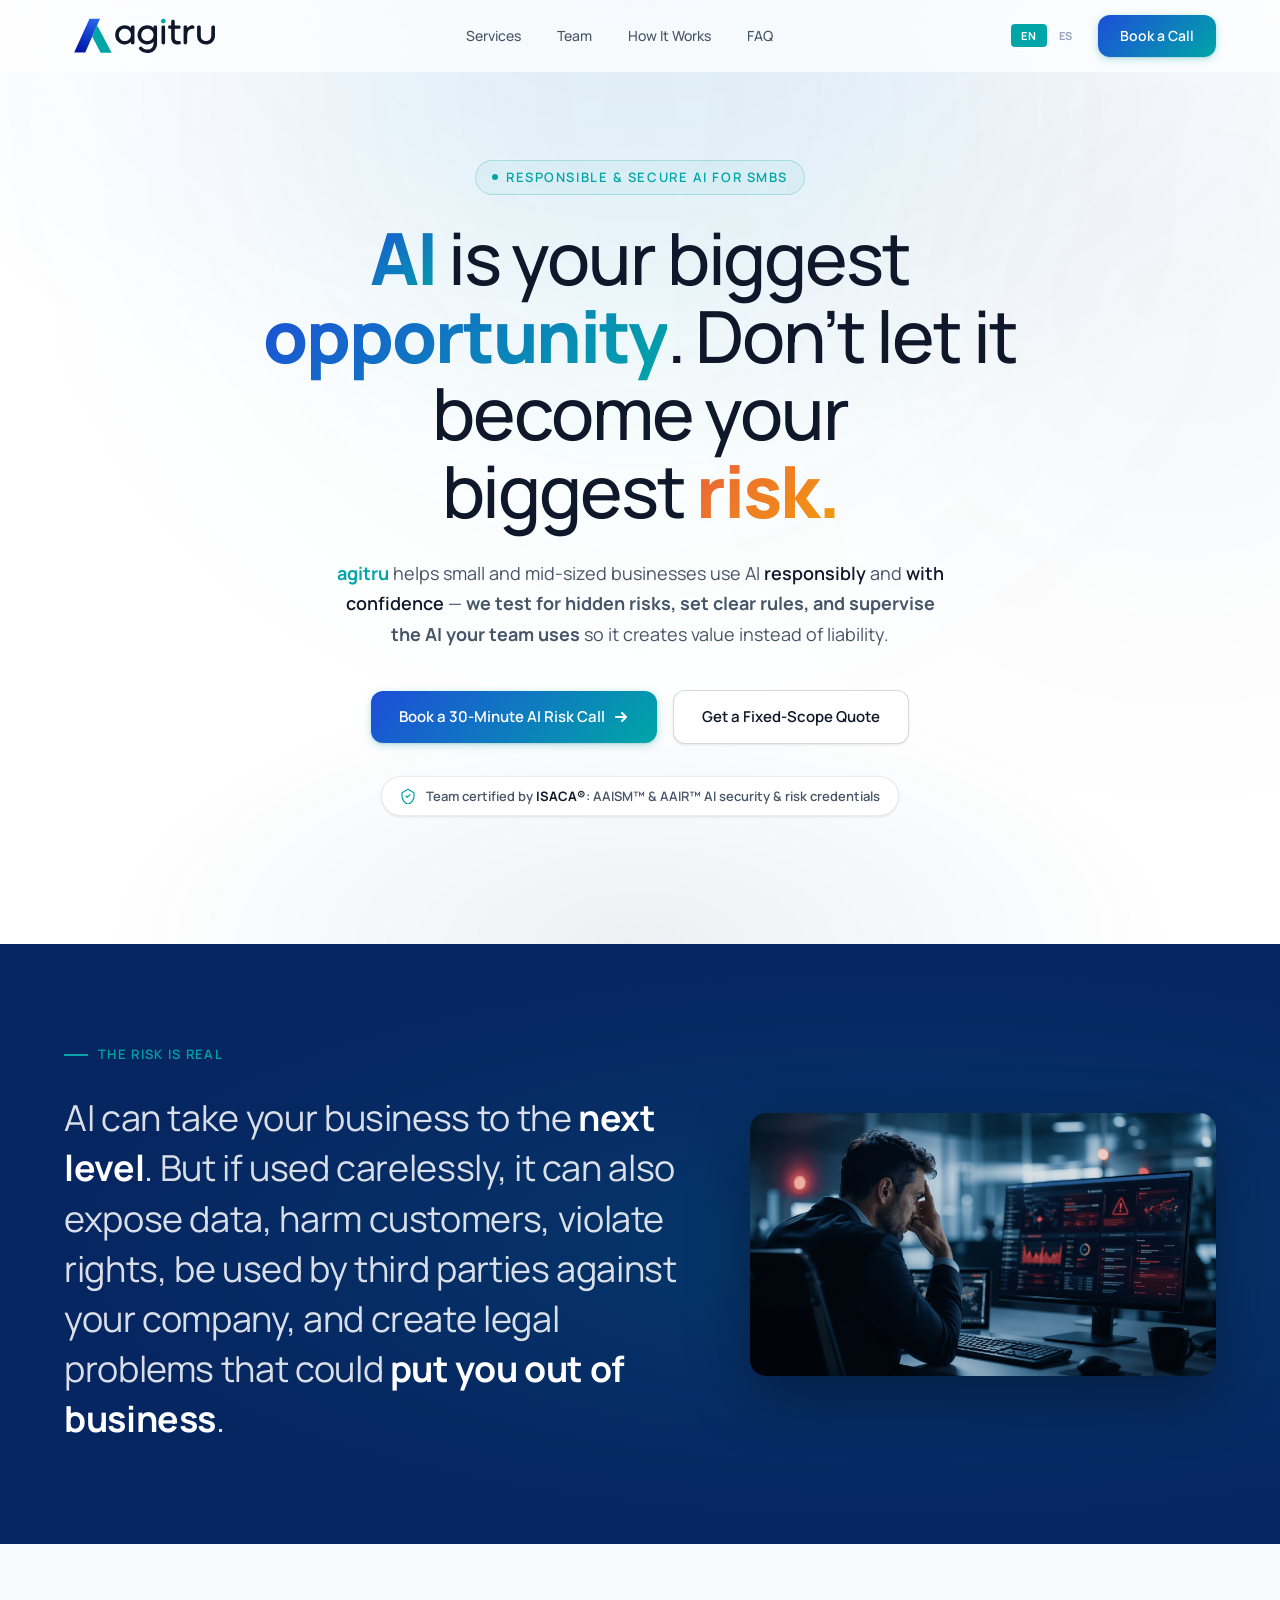
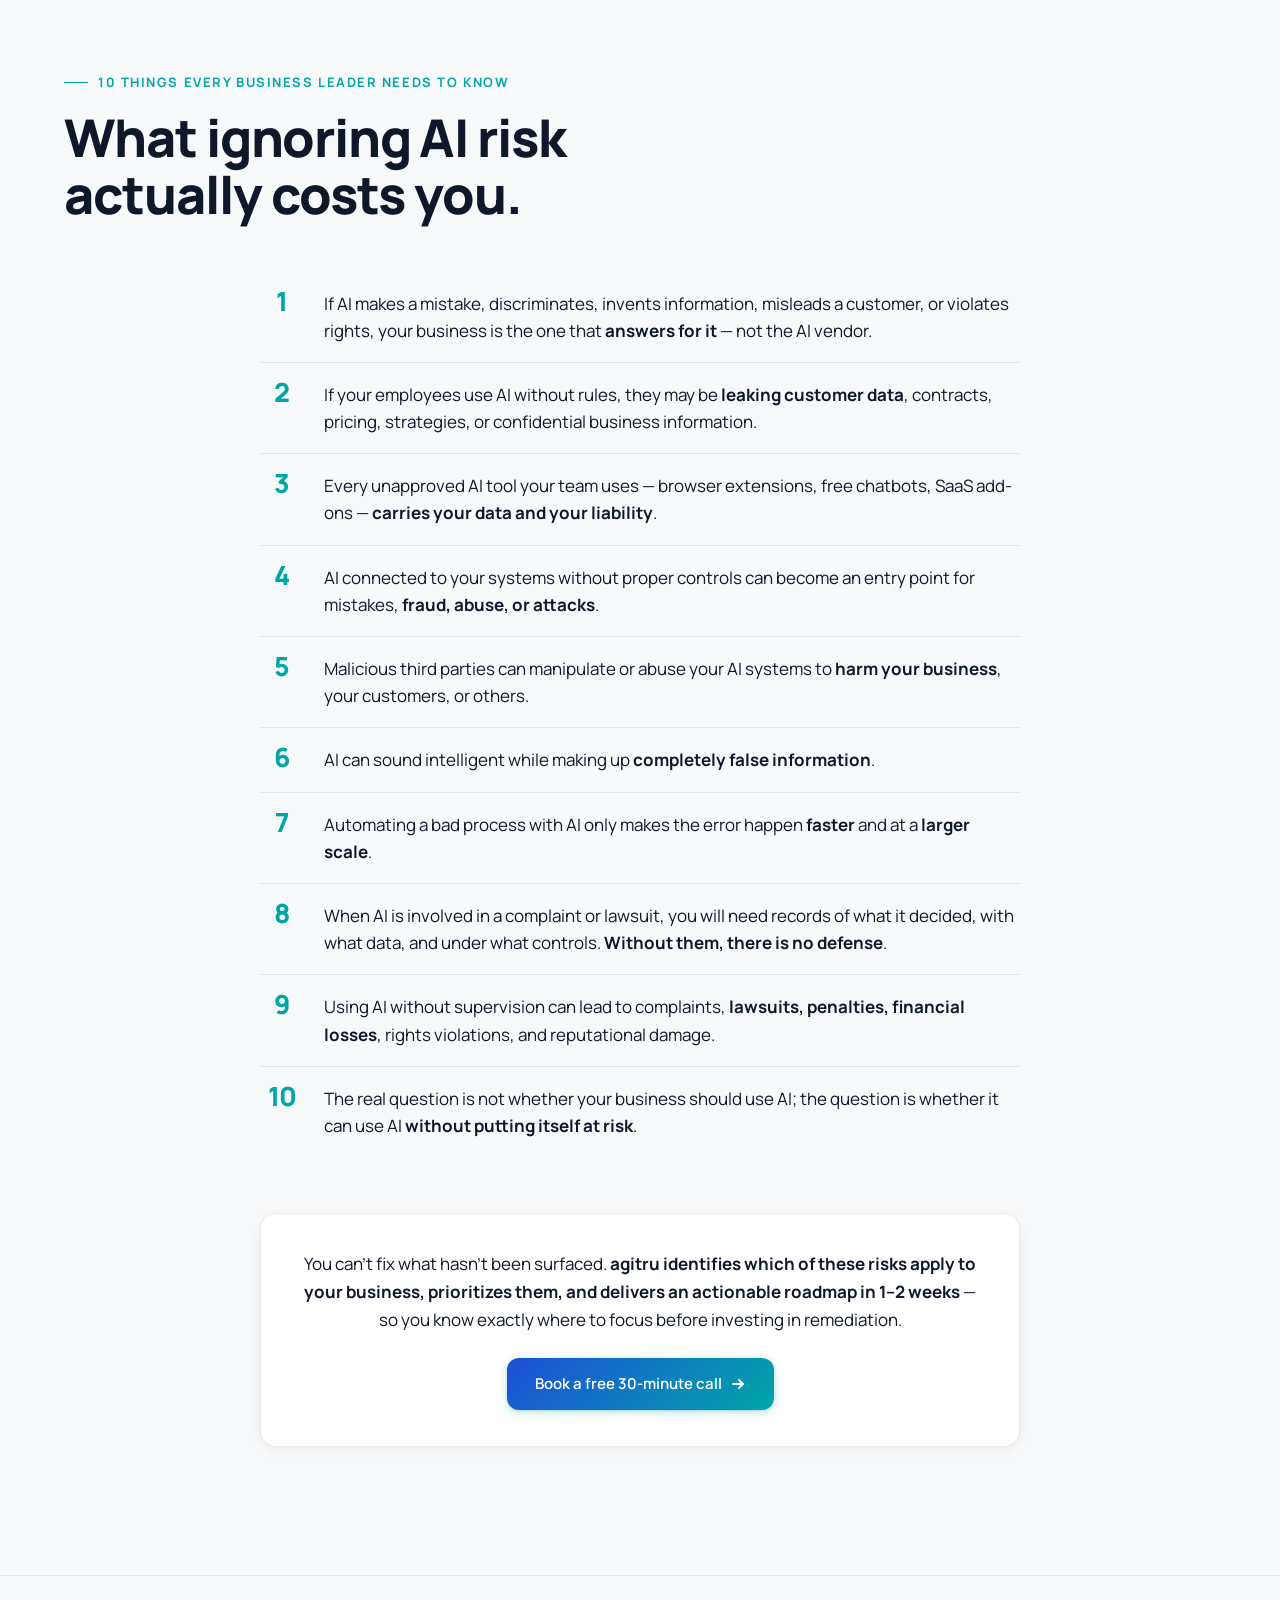
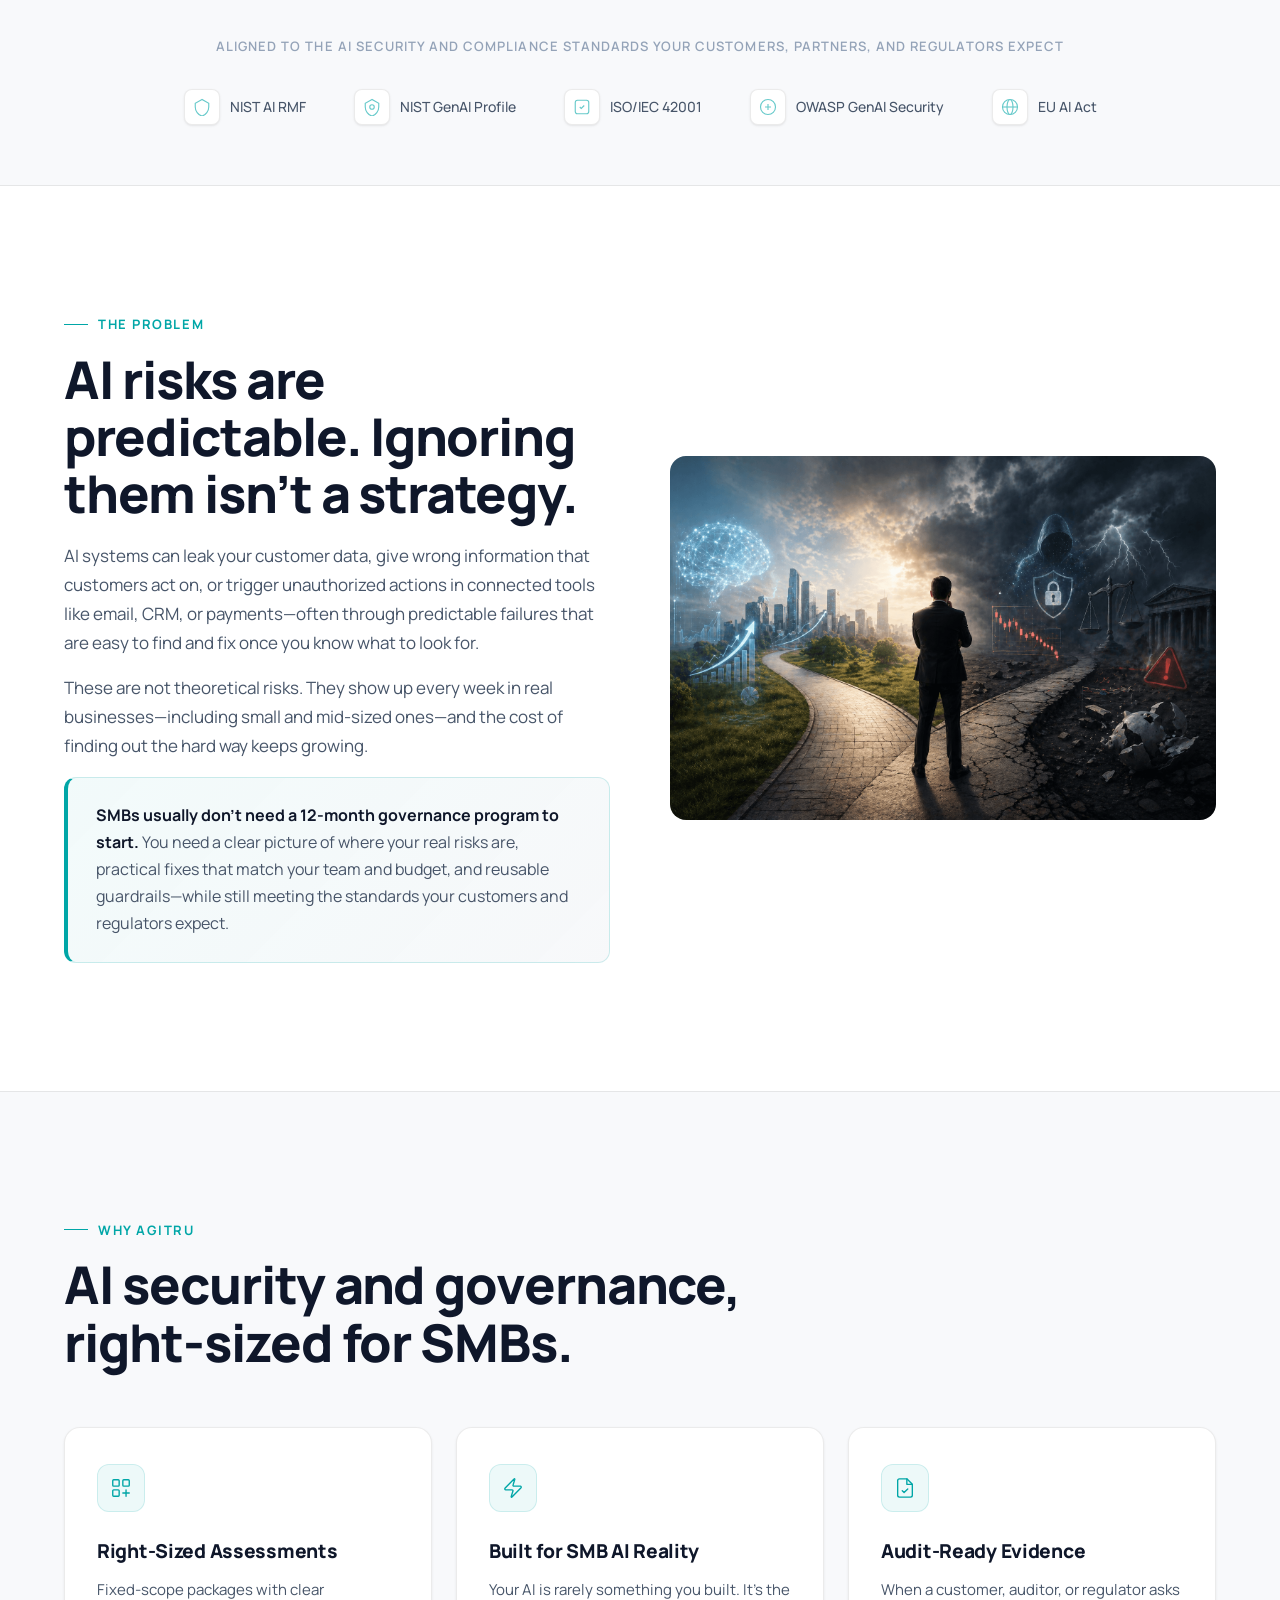
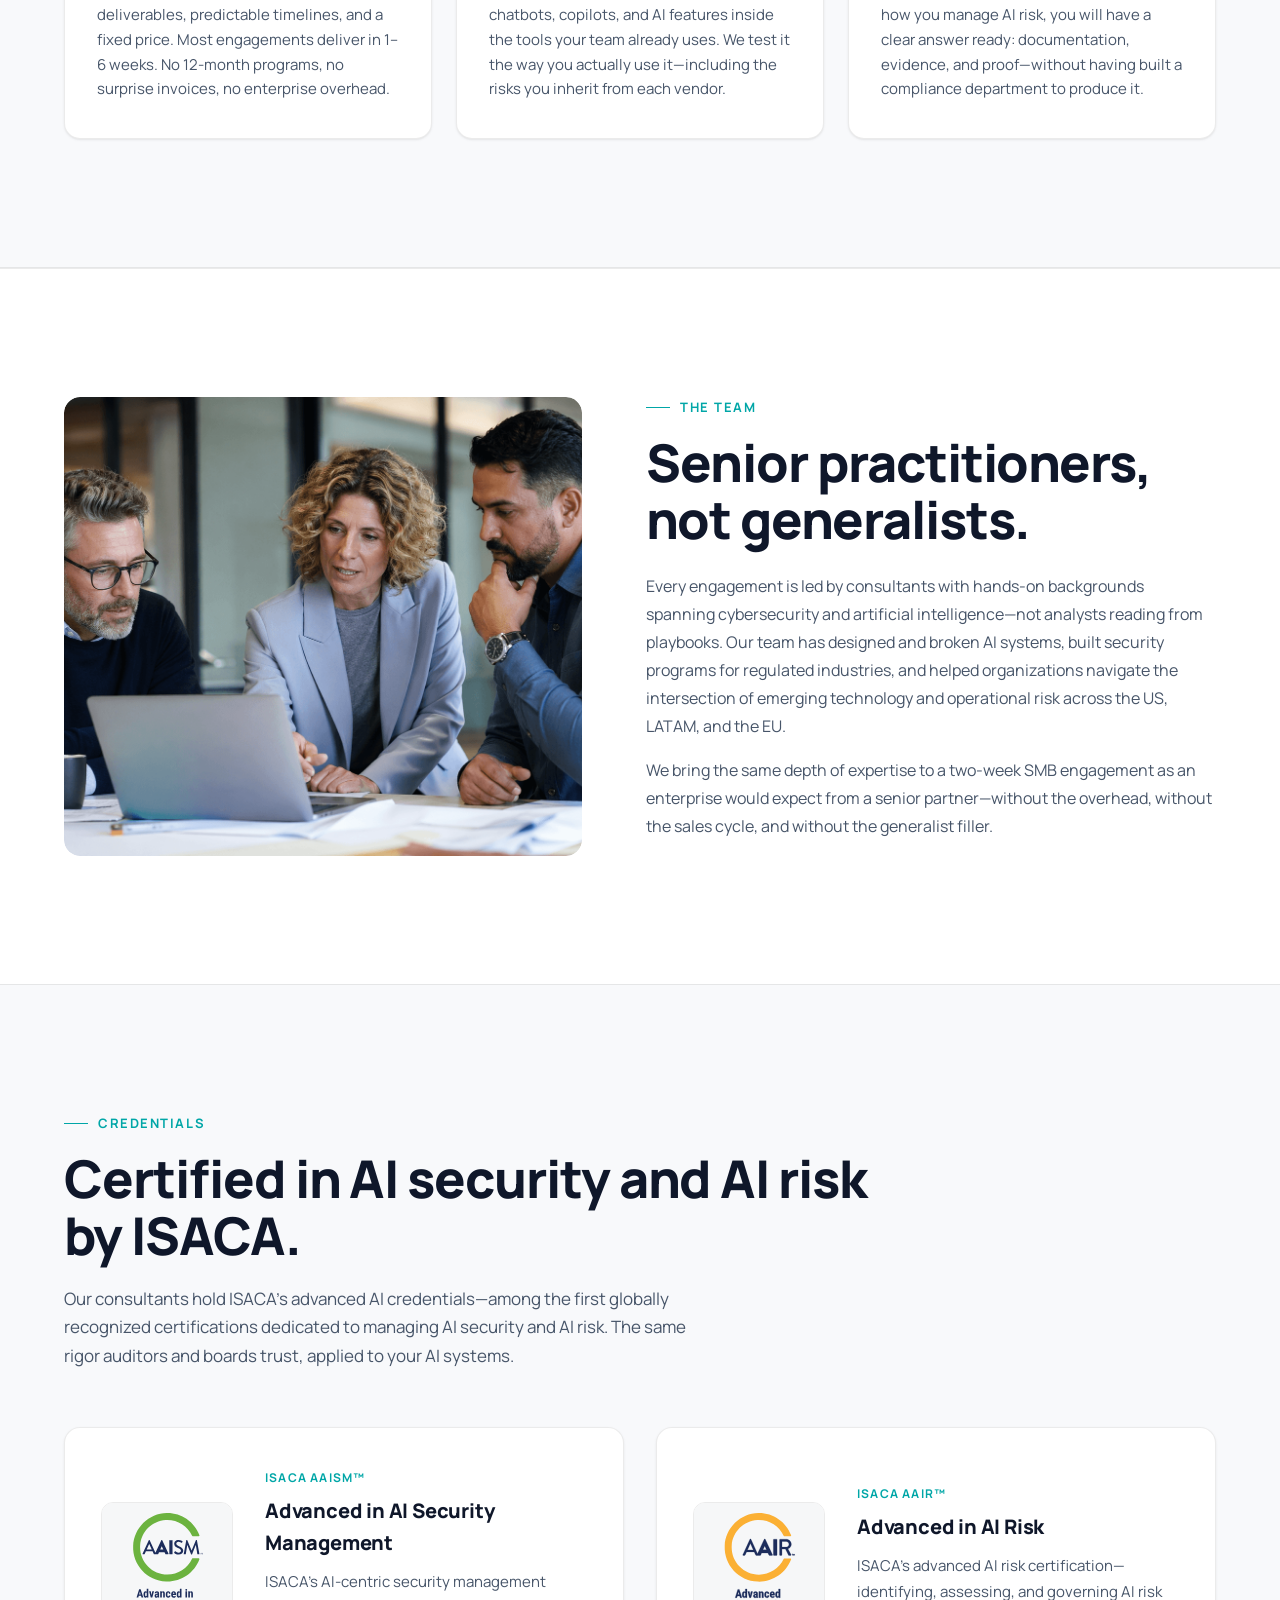
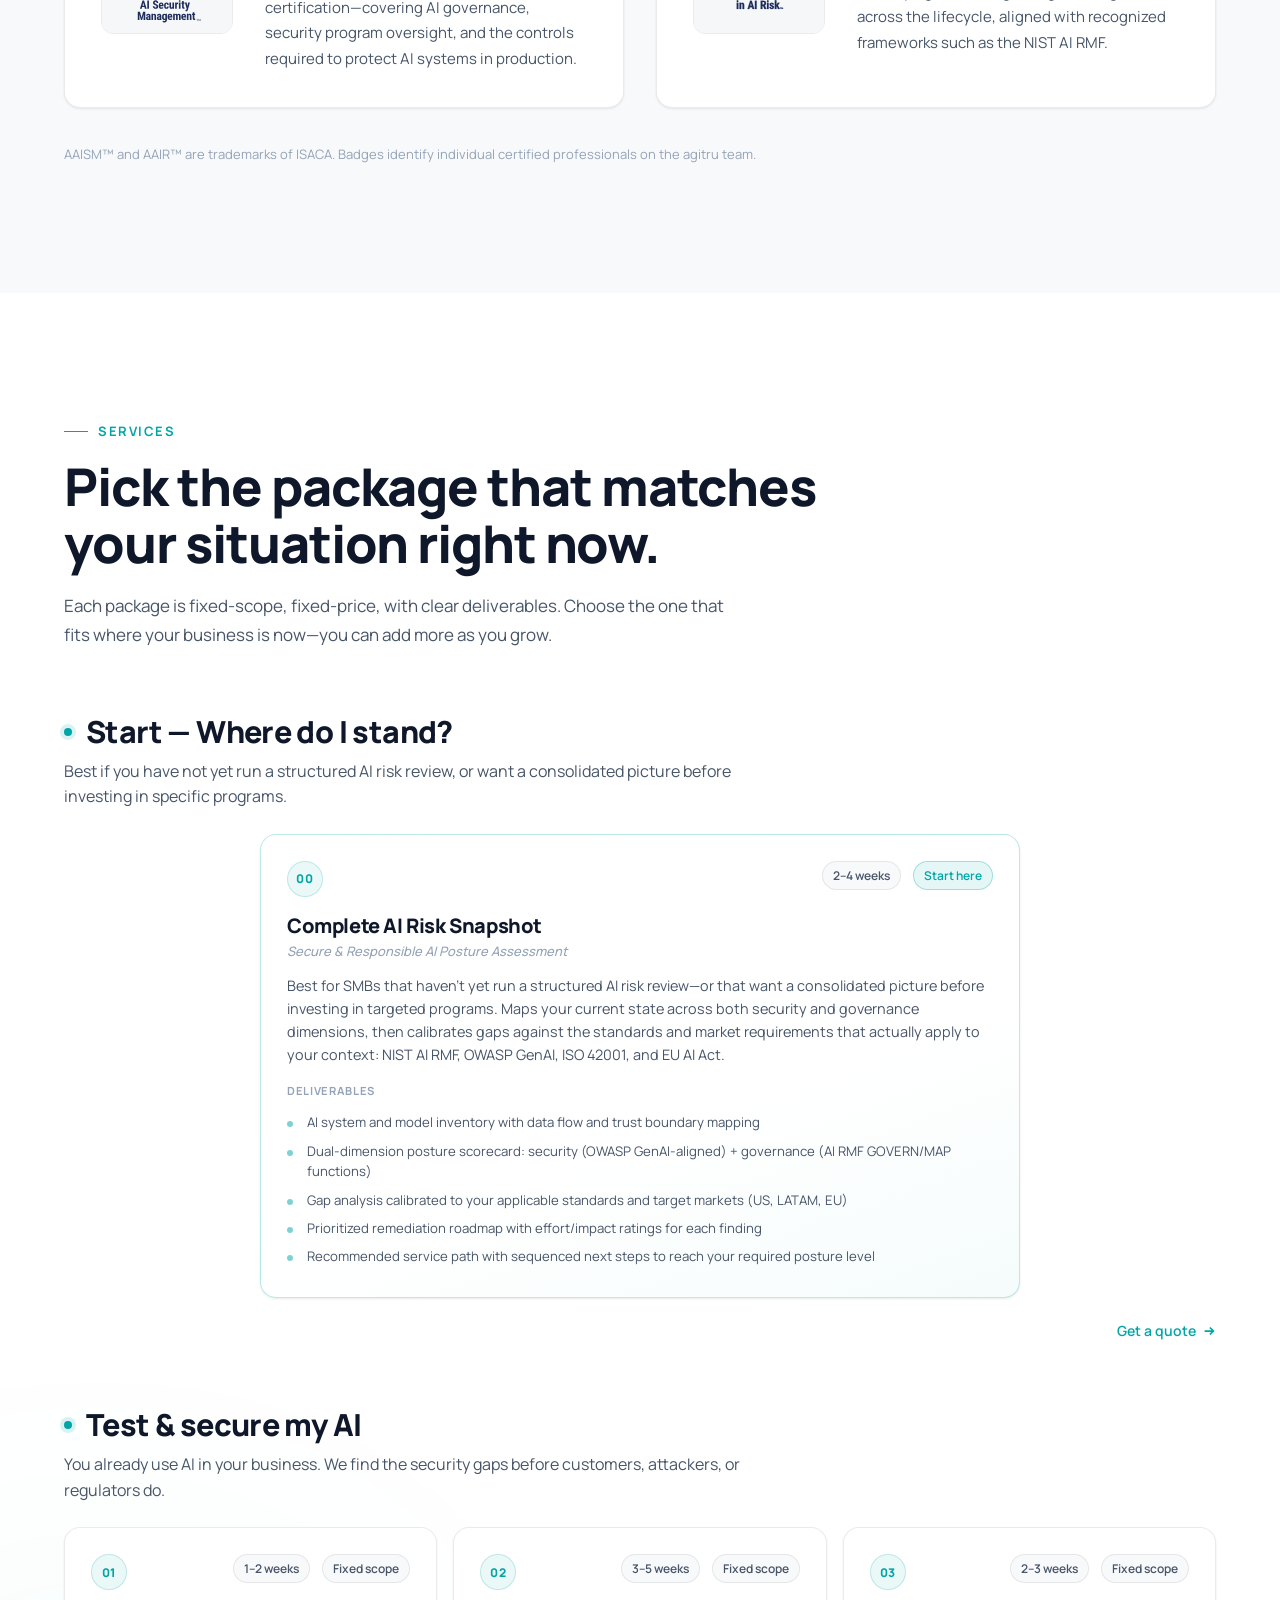
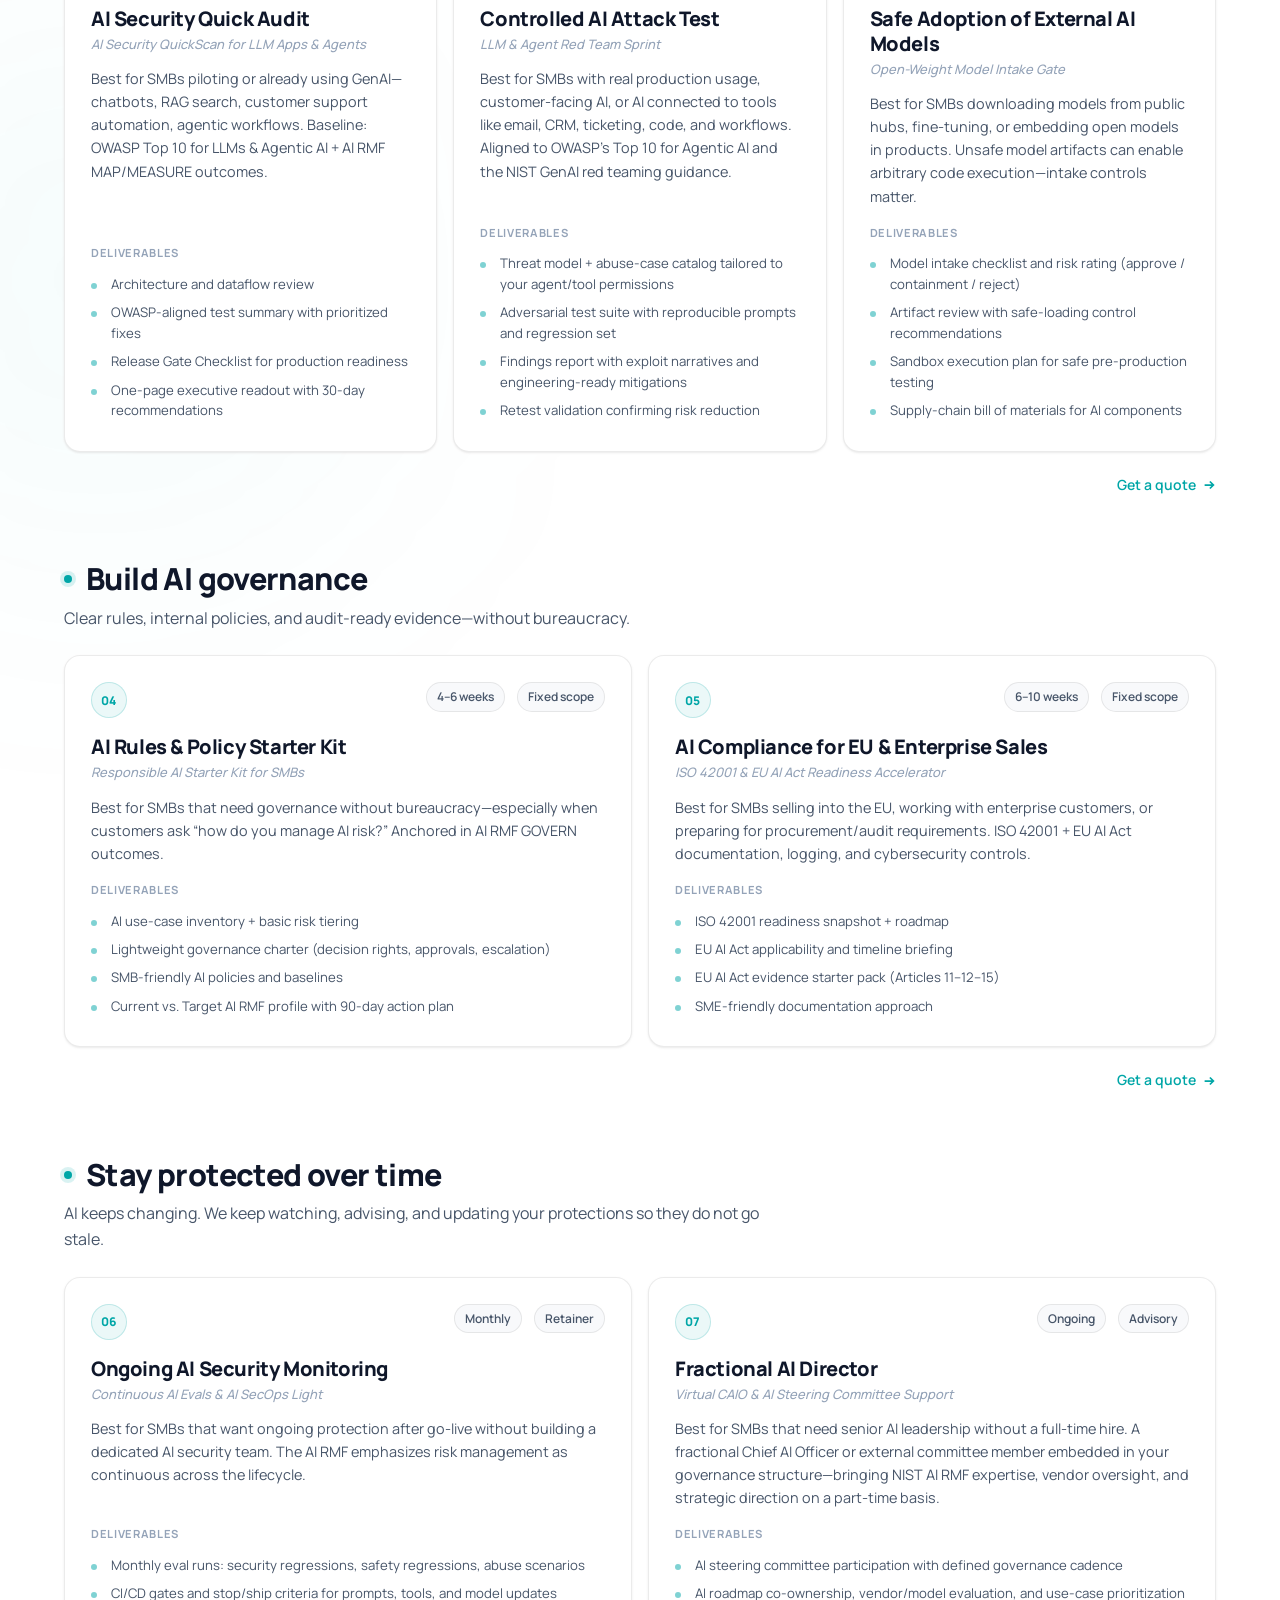
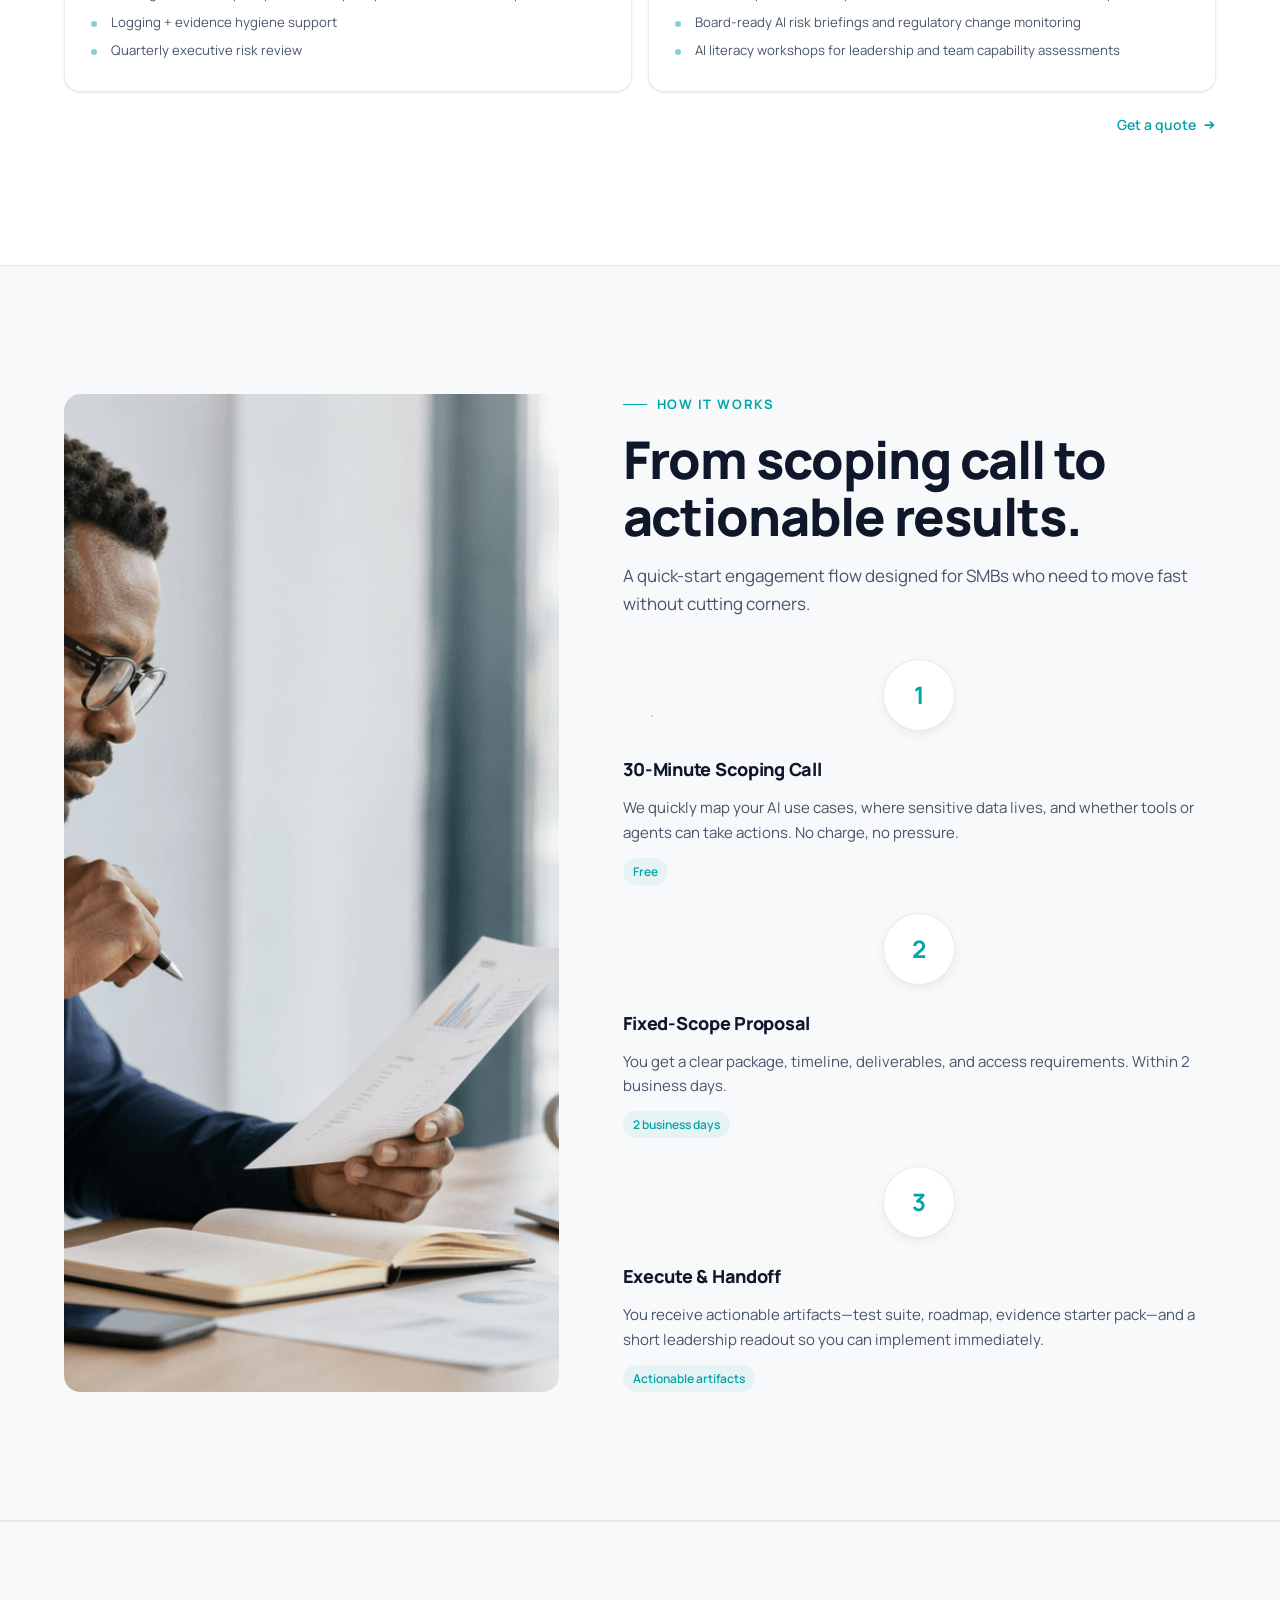
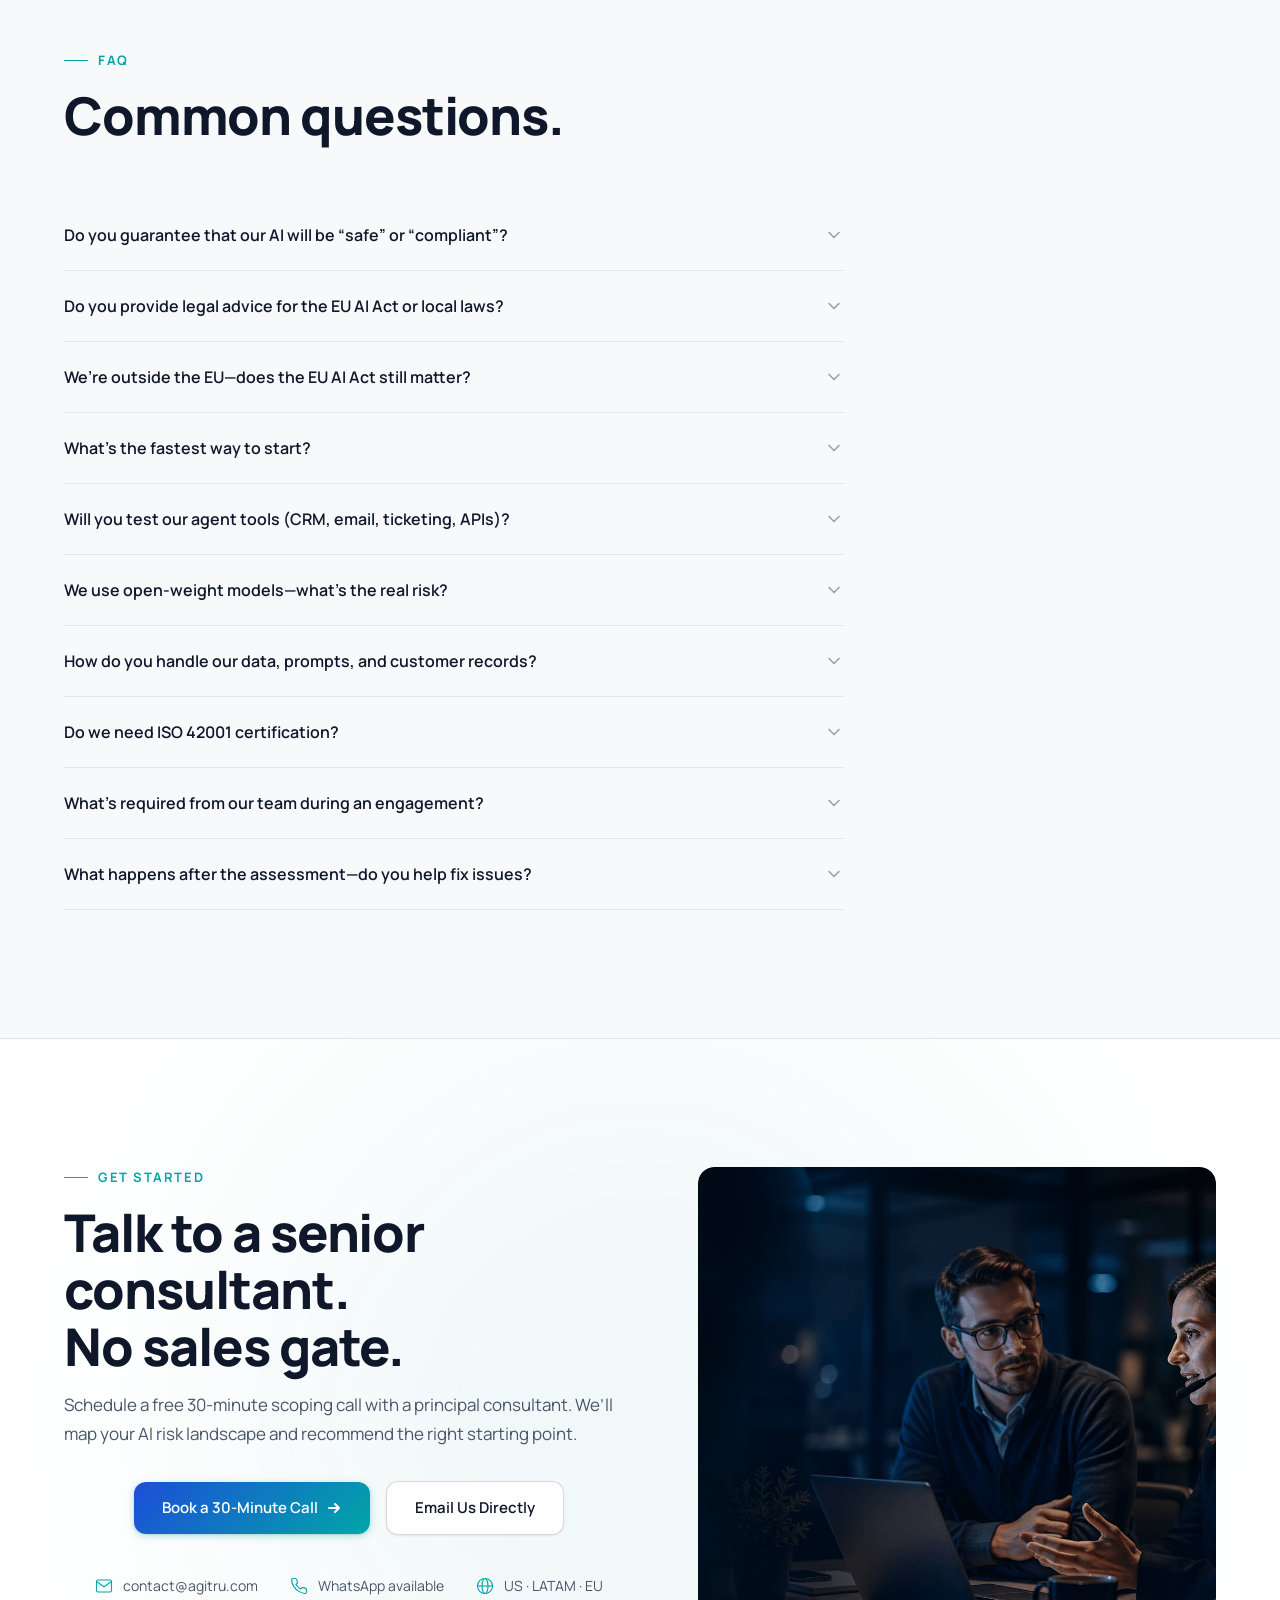
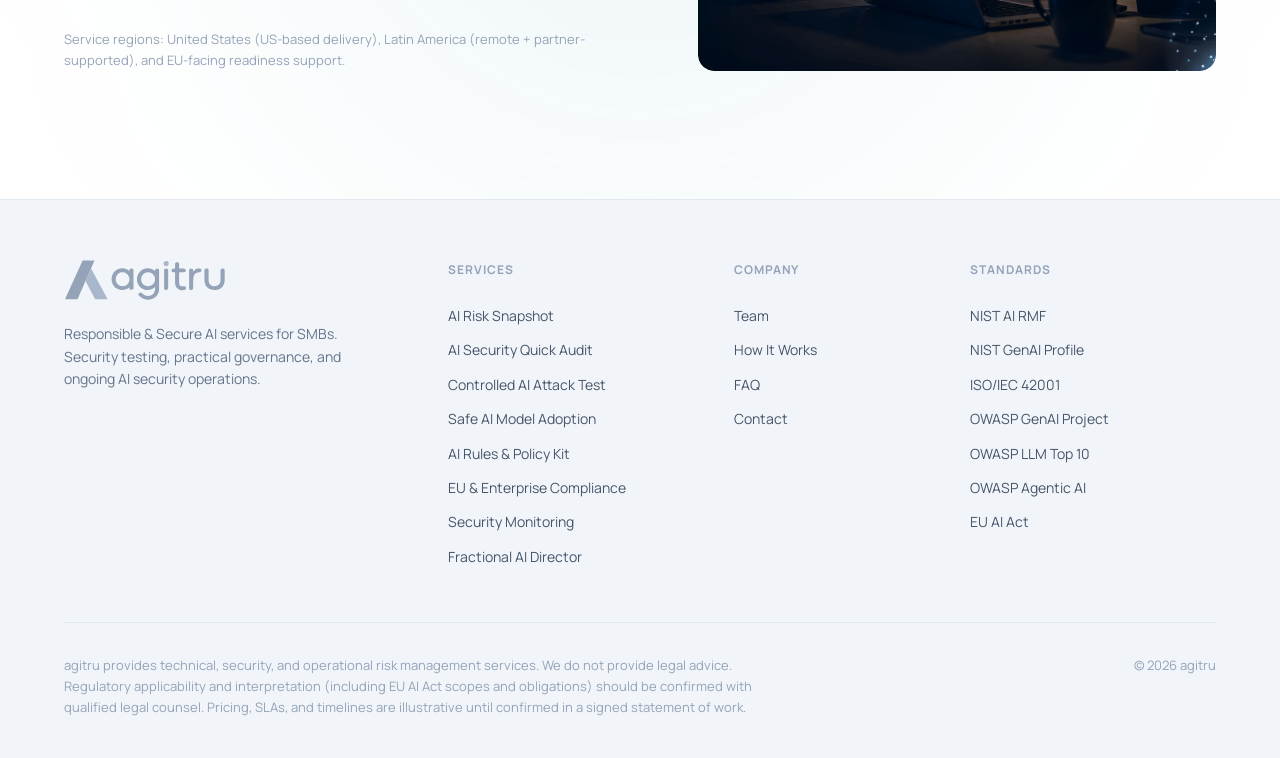
==== index.html @ 43a0c877 "Initial commit" ====
<!DOCTYPE html>
<html lang="en">
<head>
  <meta charset="UTF-8">
  <meta name="viewport" content="width=device-width, initial-scale=1.0">
  <title>Responsible & Secure AI for SMBs | AI Security Testing, Governance, AI SecOps | agitru</title>
  <meta name="description" content="Responsible & Secure AI services for SMBs: OWASP GenAI-aligned LLM & agentic AI red teaming, open-weight model intake, NIST AI RMF & ISO 42001 governance, EU AI Act readiness, secure AI DevSecOps, and monthly continuous evals.">
  <meta name="keywords" content="Responsible AI for SMBs, LLM security testing, AI governance consulting, ISO 42001 readiness, EU AI Act readiness for SMBs">
  <meta name="robots" content="index, follow">
  <meta name="author" content="agitru">
  <link rel="canonical" href="https://agitru.com/">
  <link rel="alternate" hreflang="en" href="https://agitru.com/">
  <link rel="alternate" hreflang="es" href="https://agitru.com/es/">
  <link rel="alternate" hreflang="x-default" href="https://agitru.com/">

  <!-- Open Graph -->
  <meta property="og:type" content="website">
  <meta property="og:url" content="https://agitru.com/">
  <meta property="og:site_name" content="agitru">
  <meta property="og:title" content="agitru — Responsible & Secure AI for SMBs">
  <meta property="og:description" content="AI security testing, practical governance, and ongoing AI security operations for small and mid-sized businesses. OWASP, NIST AI RMF, ISO 42001, and EU AI Act aligned.">
  <meta property="og:image" content="https://agitru.com/images/og-image.png">
  <meta property="og:locale" content="en_US">
  <meta property="og:locale:alternate" content="es_ES">

  <!-- Twitter Card -->
  <meta name="twitter:card" content="summary_large_image">
  <meta name="twitter:title" content="agitru — Responsible & Secure AI for SMBs">
  <meta name="twitter:description" content="AI security testing, practical governance, and ongoing AI security operations for SMBs. Aligned to OWASP, NIST AI RMF, ISO 42001, and EU AI Act.">
  <meta name="twitter:image" content="https://agitru.com/images/og-image.png">

  <link rel="preconnect" href="https://fonts.googleapis.com">
  <link rel="preconnect" href="https://fonts.gstatic.com" crossorigin>
  <link href="https://fonts.googleapis.com/css2?family=Manrope:wght@300..800&display=swap" rel="stylesheet">
  <link rel="icon" type="image/x-icon" href="favicon/favicon.ico">
  <link rel="icon" type="image/png" sizes="16x16" href="favicon/favicon-16x16.png">
  <link rel="icon" type="image/png" sizes="32x32" href="favicon/favicon-32x32.png">
  <link rel="apple-touch-icon" sizes="180x180" href="favicon/apple-touch-icon.png">
  <link rel="manifest" href="favicon/site.webmanifest">
  <meta name="theme-color" content="#062661">
  <link rel="stylesheet" href="style.css">
</head>
<body>

  <!-- Background grid -->
  <div class="bg-grid" aria-hidden="true"></div>

  <!-- Navigation -->
  <nav class="nav" id="nav">
    <div class="nav-inner">
      <a href="#" class="nav-logo">
        <img src="agitru.svg" alt="agitru" class="nav-logo-img">
      </a>
      <div class="nav-links">
        <a href="#services" data-i18n="nav.services">Services</a>
        <a href="#team" data-i18n="nav.team">Team</a>
        <a href="#how-it-works" data-i18n="nav.how">How It Works</a>
        <a href="#faq" data-i18n="nav.faq">FAQ</a>
      </div>
      <div class="nav-cta">
        <div class="lang-toggle">
          <button class="lang-btn active" data-lang="en">EN</button>
          <button class="lang-btn" data-lang="es">ES</button>
        </div>
        <a href="#contact" class="btn btn-primary" data-i18n="nav.cta">Book a Call</a>
      </div>
      <button class="nav-mobile-toggle" id="mobileToggle" aria-label="Toggle menu">
        <span></span>
      </button>
    </div>
  </nav>

  <!-- Mobile Menu -->
  <div class="mobile-menu" id="mobileMenu">
    <a href="#services" data-i18n="nav.services">Services</a>
    <a href="#team" data-i18n="nav.team">Team</a>
    <a href="#how-it-works" data-i18n="nav.how">How It Works</a>
    <a href="#faq" data-i18n="nav.faq">FAQ</a>
    <a href="#contact" data-i18n="mobile.contact">Contact</a>
    <a href="#contact" class="btn btn-primary" data-i18n="mobile.cta">Book a Call</a>
    <div class="lang-toggle lang-toggle--mobile">
      <button class="lang-btn" data-lang="en">EN</button>
      <button class="lang-btn" data-lang="es">ES</button>
    </div>
  </div>

  <!-- Hero -->
  <section class="hero" id="hero">
    <div class="bg-orb bg-orb--hero-1" aria-hidden="true"></div>
    <div class="bg-orb bg-orb--hero-2" aria-hidden="true"></div>
    <div class="container">
      <div class="hero-content">
        <div class="hero-pretitle reveal">
          <span class="dot"></span>
          <span data-i18n="hero.pretitle">Responsible &amp; Secure AI for SMBs</span>
        </div>
        <h1 class="hero-headline reveal reveal-delay-1">
          <span data-i18n="hero.headline.pre"></span><span class="gradient-text" data-i18n="hero.headline.ai">AI</span><span data-i18n="hero.headline.p1"> is your biggest </span><span class="gradient-text" data-i18n="hero.headline.opp">opportunity</span><span data-i18n="hero.headline.p2">. Don&rsquo;t let it become your biggest&nbsp;</span><span class="alert-text" data-i18n="hero.headline.risk">risk.</span>
        </h1>
        <p class="hero-sub reveal reveal-delay-2">
          <span class="hero-brand" data-i18n="hero.sub.brand">agitru</span><span data-i18n="hero.sub.mid"> helps small and mid-sized businesses use AI </span><span class="hero-hl" data-i18n="hero.sub.resp">responsibly</span><span data-i18n="hero.sub.and"> and </span><span class="hero-hl" data-i18n="hero.sub.conf">with confidence</span><span data-i18n="hero.sub.through"> &mdash;&nbsp;</span><strong data-i18n="hero.sub.strong">we test for hidden risks, set clear rules, and supervise the AI your team uses</strong><span data-i18n="hero.sub.post"> so it creates value instead of liability.</span>
        </p>
        <div class="hero-ctas reveal reveal-delay-3">
          <a href="#contact" class="btn btn-primary">
            <span data-i18n="hero.cta1">Book a 30-Minute AI Risk Call</span>
            <svg viewBox="0 0 16 16" fill="none" stroke="currentColor" stroke-width="2" stroke-linecap="round" stroke-linejoin="round"><path d="M3 8h10M9 4l4 4-4 4"/></svg>
          </a>
          <a href="#contact" class="btn btn-secondary" data-i18n="hero.cta2">Get a Fixed-Scope Quote</a>
        </div>
        <div class="hero-creds reveal reveal-delay-4">
          <svg viewBox="0 0 24 24" fill="none" stroke="currentColor" stroke-width="1.8" stroke-linecap="round" stroke-linejoin="round"><path d="M12 2L3 7v5c0 5.55 3.84 10.74 9 12 5.16-1.26 9-6.45 9-12V7l-9-5z"/><path d="M9 12l2 2 4-4"/></svg>
          <span><span data-i18n="hero.creds.pre">Team certified by </span><strong>ISACA&reg;</strong><span data-i18n="hero.creds.post">: AAISM&trade; &amp; AAIR&trade; AI security &amp; risk credentials</span></span>
        </div>
      </div>
    </div>
  </section>

  <!-- AI Warning Banner -->
  <section class="ai-warning">
    <div class="container">
      <div class="ai-warning-grid">
        <div class="ai-warning-text">
          <div class="ai-warning-pretitle reveal">The Risk Is Real</div>
          <p class="ai-warning-headline reveal reveal-delay-1">AI can take your business to the <strong>next level</strong>. But if used carelessly, it can also expose data, harm customers, violate rights, be used by third parties against your company, and create legal problems that could <strong>put you out of business</strong>.</p>
        </div>
        <div class="ai-warning-image reveal reveal-delay-2">
          <img src="images/risk.png" alt="AI risk and security challenges for businesses">
        </div>
      </div>
    </div>
  </section>

  <!-- Decalogue -->
  <section class="decalogue">
    <div class="container">
      <div class="section-pretitle reveal">10 Things Every Business Leader Needs to Know</div>
      <h2 class="section-title reveal reveal-delay-1">What ignoring AI risk<br>actually costs you.</h2>
      <ol class="decalogue-list reveal">
        <li>If AI makes a mistake, discriminates, invents information, misleads a customer, or violates rights, your business is the one that <strong>answers for it</strong> &mdash; not the AI vendor.</li>
        <li>If your employees use AI without rules, they may be <strong>leaking customer data</strong>, contracts, pricing, strategies, or confidential business information.</li>
        <li>Every unapproved AI tool your team uses &mdash; browser extensions, free chatbots, SaaS add-ons &mdash; <strong>carries your data and your liability</strong>.</li>
        <li>AI connected to your systems without proper controls can become an entry point for mistakes, <strong>fraud, abuse, or attacks</strong>.</li>
        <li>Malicious third parties can manipulate or abuse your AI systems to <strong>harm your business</strong>, your customers, or others.</li>
        <li>AI can sound intelligent while making up <strong>completely false information</strong>.</li>
        <li>Automating a bad process with AI only makes the error happen <strong>faster</strong> and at a <strong>larger scale</strong>.</li>
        <li>When AI is involved in a complaint or lawsuit, you will need records of what it decided, with what data, and under what controls. <strong>Without them, there is no defense</strong>.</li>
        <li>Using AI without supervision can lead to complaints, <strong>lawsuits, penalties, financial losses</strong>, rights violations, and reputational damage.</li>
        <li>The real question is not whether your business should use AI; the question is whether it can use AI <strong>without putting itself at risk</strong>.</li>
      </ol>

      <div class="decalogue-close reveal">
        <p>You can&rsquo;t fix what hasn&rsquo;t been surfaced. <strong>agitru identifies which of these risks apply to your business, prioritizes them, and delivers an actionable roadmap in 1&ndash;2 weeks</strong> &mdash; so you know exactly where to focus before investing in remediation.</p>
        <a href="#contact" class="btn btn-primary">
          <span>Book a free 30-minute call</span>
          <svg viewBox="0 0 16 16" fill="none" stroke="currentColor" stroke-width="2" stroke-linecap="round" stroke-linejoin="round"><path d="M3 8h10M9 4l4 4-4 4"/></svg>
        </a>
      </div>
    </div>
  </section>

  <!-- Trust Bar -->
  <section class="trust-bar">
    <div class="container">
      <p class="trust-bar-label reveal" data-i18n="trust.label">Aligned to the AI security and compliance standards your customers, partners, and regulators expect</p>
      <div class="trust-bar-items reveal reveal-delay-1">
        <div class="trust-item">
          <div class="trust-item-icon">
            <svg viewBox="0 0 24 24" fill="none" stroke="currentColor" stroke-width="1.5"><path d="M12 2L3 7v5c0 5.55 3.84 10.74 9 12 5.16-1.26 9-6.45 9-12V7l-9-5z"/></svg>
          </div>
          NIST AI RMF
        </div>
        <div class="trust-item">
          <div class="trust-item-icon">
            <svg viewBox="0 0 24 24" fill="none" stroke="currentColor" stroke-width="1.5"><path d="M12 2L3 7v5c0 5.55 3.84 10.74 9 12 5.16-1.26 9-6.45 9-12V7l-9-5z"/><circle cx="12" cy="12" r="3"/></svg>
          </div>
          NIST GenAI Profile
        </div>
        <div class="trust-item">
          <div class="trust-item-icon">
            <svg viewBox="0 0 24 24" fill="none" stroke="currentColor" stroke-width="1.5"><rect x="3" y="3" width="18" height="18" rx="3"/><path d="M9 12l2 2 4-4"/></svg>
          </div>
          ISO/IEC 42001
        </div>
        <div class="trust-item">
          <div class="trust-item-icon">
            <svg viewBox="0 0 24 24" fill="none" stroke="currentColor" stroke-width="1.5"><path d="M12 22c5.523 0 10-4.477 10-10S17.523 2 12 2 2 6.477 2 12s4.477 10 10 10z"/><path d="M8 12h8M12 8v8"/></svg>
          </div>
          OWASP GenAI Security
        </div>
        <div class="trust-item">
          <div class="trust-item-icon">
            <svg viewBox="0 0 24 24" fill="none" stroke="currentColor" stroke-width="1.5"><circle cx="12" cy="12" r="10"/><path d="M2 12h20"/><ellipse cx="12" cy="12" rx="4" ry="10"/></svg>
          </div>
          EU AI Act
        </div>
      </div>
    </div>
  </section>

  <!-- Problem / Positioning -->
  <section class="problem">
    <div class="container">
      <div class="problem-grid">
        <div class="problem-left reveal">
          <div class="section-pretitle" data-i18n="problem.pretitle">The Problem</div>
          <h2 class="section-title" data-i18n="problem.title">AI risks are predictable. Ignoring them isn&rsquo;t a strategy.</h2>
          <p data-i18n="problem.p1">
            AI systems can leak your customer data, give wrong information that customers act on, or trigger unauthorized actions in connected tools like email, CRM, or payments&mdash;often through predictable failures that are easy to find and fix once you know what to look for.
          </p>
          <p data-i18n="problem.p2">
            These are not theoretical risks. They show up every week in real businesses&mdash;including small and mid-sized ones&mdash;and the cost of finding out the hard way keeps growing.
          </p>
          <div class="problem-highlight">
            <strong data-i18n="problem.hl.bold">SMBs usually don&rsquo;t need a 12-month governance program to start.</strong><span data-i18n="problem.hl.text"> You need a clear picture of where your real risks are, practical fixes that match your team and budget, and reusable guardrails&mdash;while still meeting the standards your customers and regulators expect.</span>
          </div>
        </div>
        <div class="problem-right reveal reveal-delay-2">
          <img src="images/risk_ways.png" alt="A business leader at the crossroads between the prosperous path of well-managed AI and the path of operational, legal, and reputational ruin" class="problem-img">
        </div>
      </div>
    </div>
  </section>

  <!-- Value Propositions -->
  <section class="values" id="values">
    <div class="container">
      <div class="section-pretitle reveal" data-i18n="values.pretitle">Why agitru</div>
      <h2 class="section-title reveal reveal-delay-1"><span data-i18n="values.title.1">AI security and governance,</span><br><span data-i18n="values.title.2">right-sized for SMBs.</span></h2>
      <div class="values-grid">
        <div class="value-card reveal reveal-delay-1">
          <div class="value-card-icon">
            <svg viewBox="0 0 24 24" fill="none" stroke="currentColor" stroke-width="1.5" stroke-linecap="round" stroke-linejoin="round"><rect x="3" y="3" width="7" height="7" rx="1"/><rect x="14" y="3" width="7" height="7" rx="1"/><rect x="3" y="14" width="7" height="7" rx="1"/><path d="M17.5 14v7M14 17.5h7"/></svg>
          </div>
          <h3 data-i18n="values.c1.title">Right-Sized Assessments</h3>
          <p data-i18n="values.c1.desc">Fixed-scope packages with clear deliverables, predictable timelines, and a fixed price. Most engagements deliver in 1&ndash;6 weeks. No 12-month programs, no surprise invoices, no enterprise overhead.</p>
        </div>
        <div class="value-card reveal reveal-delay-2">
          <div class="value-card-icon">
            <svg viewBox="0 0 24 24" fill="none" stroke="currentColor" stroke-width="1.5" stroke-linecap="round" stroke-linejoin="round"><path d="M4 14a1 1 0 0 1-.78-1.63l9.9-10.2a.5.5 0 0 1 .86.46l-1.92 6.02A1 1 0 0 0 13 10h7a1 1 0 0 1 .78 1.63l-9.9 10.2a.5.5 0 0 1-.86-.46l1.92-6.02A1 1 0 0 0 11 14z"/></svg>
          </div>
          <h3 data-i18n="values.c2.title">Built for SMB AI Reality</h3>
          <p data-i18n="values.c2.desc">Your AI is rarely something you built. It&rsquo;s the chatbots, copilots, and AI features inside the tools your team already uses. We test it the way you actually use it&mdash;including the risks you inherit from each vendor.</p>
        </div>
        <div class="value-card reveal reveal-delay-3">
          <div class="value-card-icon">
            <svg viewBox="0 0 24 24" fill="none" stroke="currentColor" stroke-width="1.5" stroke-linecap="round" stroke-linejoin="round"><path d="M14 2H6a2 2 0 0 0-2 2v16a2 2 0 0 0 2 2h12a2 2 0 0 0 2-2V8z"/><path d="M14 2v6h6"/><path d="M9 15l2 2 4-4"/></svg>
          </div>
          <h3 data-i18n="values.c3.title">Audit-Ready Evidence</h3>
          <p data-i18n="values.c3.desc">When a customer, auditor, or regulator asks how you manage AI risk, you will have a clear answer ready: documentation, evidence, and proof&mdash;without having built a compliance department to produce it.</p>
        </div>
      </div>
    </div>
  </section>

  <!-- Team -->
  <section class="team" id="team">
    <div class="container">
      <div class="team-inner">
        <div class="team-image reveal">
          <img src="images/team.png" alt="agitru team" class="team-img">
        </div>
        <div class="team-right">
          <div class="team-text reveal">
            <div class="section-pretitle" data-i18n="team.pretitle">The Team</div>
            <h2 class="section-title"><span data-i18n="team.title.1">Senior practitioners,</span><br><span data-i18n="team.title.2">not generalists.</span></h2>
            <p data-i18n="team.p1">
              Every engagement is led by consultants with hands-on backgrounds spanning cybersecurity and artificial intelligence&mdash;not analysts reading from playbooks. Our team has designed and broken AI systems, built security programs for regulated industries, and helped organizations navigate the intersection of emerging technology and operational risk across the US, LATAM, and the EU.
            </p>
            <p data-i18n="team.p2">
              We bring the same depth of expertise to a two-week SMB engagement as an enterprise would expect from a senior partner&mdash;without the overhead, without the sales cycle, and without the generalist filler.
            </p>
          </div>
        </div>
      </div>
    </div>
  </section>

  <!-- Credentials -->
  <section class="credentials" id="credentials">
    <div class="container">
      <div class="section-pretitle reveal" data-i18n="creds.pretitle">Credentials</div>
      <h2 class="section-title reveal reveal-delay-1"><span data-i18n="creds.title.1">Certified in AI security and AI risk</span><br><span data-i18n="creds.title.2">by ISACA.</span></h2>
      <p class="section-desc reveal reveal-delay-2" data-i18n="creds.desc">
        Our consultants hold ISACA&rsquo;s advanced AI credentials&mdash;among the first globally recognized certifications dedicated to managing AI security and AI risk. The same rigor auditors and boards trust, applied to your AI systems.
      </p>
      <div class="creds-grid">
        <div class="cred-card reveal reveal-delay-1">
          <div class="cred-badge">
            <img src="images/aaism-badge.svg" alt="ISACA AAISM certification badge — Advanced in AI Security Management" width="132" height="132" loading="lazy">
          </div>
          <div class="cred-info">
            <span class="cred-acronym">ISACA AAISM&trade;</span>
            <h3 data-i18n="creds.aaism.name">Advanced in AI Security Management</h3>
            <p data-i18n="creds.aaism.desc">ISACA&rsquo;s AI-centric security management certification&mdash;covering AI governance, security program oversight, and the controls required to protect AI systems in production.</p>
          </div>
        </div>
        <div class="cred-card reveal reveal-delay-2">
          <div class="cred-badge">
            <img src="images/aair-badge.svg" alt="ISACA AAIR certification badge — Advanced in AI Risk" width="132" height="132" loading="lazy">
          </div>
          <div class="cred-info">
            <span class="cred-acronym">ISACA AAIR&trade;</span>
            <h3 data-i18n="creds.aair.name">Advanced in AI Risk</h3>
            <p data-i18n="creds.aair.desc">ISACA&rsquo;s advanced AI risk certification&mdash;identifying, assessing, and governing AI risk across the lifecycle, aligned with recognized frameworks such as the NIST AI RMF.</p>
          </div>
        </div>
      </div>
      <p class="creds-note reveal reveal-delay-3" data-i18n="creds.note">AAISM&trade; and AAIR&trade; are trademarks of ISACA. Badges identify individual certified professionals on the agitru team.</p>
    </div>
  </section>

  <!-- Services -->
  <section class="services" id="services">
    <div class="bg-orb bg-orb--services" aria-hidden="true"></div>
    <div class="container">
      <div class="section-pretitle reveal" data-i18n="services.pretitle">Services</div>
      <h2 class="section-title reveal reveal-delay-1"><span data-i18n="services.title.1">Pick the package that matches</span><br><span data-i18n="services.title.2">your situation right now.</span></h2>
      <p class="services-intro reveal reveal-delay-2" data-i18n="services.intro">
        Each package is fixed-scope, fixed-price, with clear deliverables. Choose the one that fits where your business is now&mdash;you can add more as you grow.
      </p>
      <!-- Category 1: Start -->
      <div class="services-category reveal">
        <div class="services-category-header">
          <h3 class="services-category-title">Start &mdash; Where do I stand?</h3>
          <p class="services-category-desc">Best if you have not yet run a structured AI risk review, or want a consolidated picture before investing in specific programs.</p>
        </div>
        <div class="services-grid services-grid--single">

          <!-- Service 0 -->
          <div class="service-card service-card--gateway">
            <div class="service-card-header">
              <div class="service-card-number">00</div>
              <div class="service-card-meta">
                <span class="service-card-badge" data-i18n="s0.b1">2&ndash;4 weeks</span>
                <span class="service-card-badge service-card-badge--accent" data-i18n="s0.b2">Start here</span>
              </div>
            </div>
            <h3 data-i18n="s0.title">Complete AI Risk Snapshot</h3>
            <p class="service-card-subtitle">Secure &amp; Responsible AI Posture Assessment</p>
            <p class="service-card-desc" data-i18n="s0.desc">Best for SMBs that haven&rsquo;t yet run a structured AI risk review&mdash;or that want a consolidated picture before investing in targeted programs. Maps your current state across both security and governance dimensions, then calibrates gaps against the standards and market requirements that actually apply to your context: NIST AI RMF, OWASP GenAI, ISO 42001, and EU AI Act.</p>
            <div class="service-card-deliverables">
              <h4 data-i18n="services.deliverables">Deliverables</h4>
              <ul>
                <li data-i18n="s0.d1">AI system and model inventory with data flow and trust boundary mapping</li>
                <li data-i18n="s0.d2">Dual-dimension posture scorecard: security (OWASP GenAI-aligned) + governance (AI RMF GOVERN/MAP functions)</li>
                <li data-i18n="s0.d3">Gap analysis calibrated to your applicable standards and target markets (US, LATAM, EU)</li>
                <li data-i18n="s0.d4">Prioritized remediation roadmap with effort/impact ratings for each finding</li>
                <li data-i18n="s0.d5">Recommended service path with sequenced next steps to reach your required posture level</li>
              </ul>
            </div>
          </div>

        </div>
        <div class="services-category-cta">
          <a href="#contact" class="services-category-link">
            <span>Get a quote</span>
            <svg width="14" height="14" viewBox="0 0 16 16" fill="none" stroke="currentColor" stroke-width="2"><path d="M3 8h10M9 4l4 4-4 4"/></svg>
          </a>
        </div>
      </div>

      <!-- Category 2: Test & Secure -->
      <div class="services-category reveal">
        <div class="services-category-header">
          <h3 class="services-category-title">Test &amp; secure my AI</h3>
          <p class="services-category-desc">You already use AI in your business. We find the security gaps before customers, attackers, or regulators do.</p>
        </div>
        <div class="services-grid">

          <!-- Service 1 -->
          <div class="service-card">
            <div class="service-card-header">
              <div class="service-card-number">01</div>
              <div class="service-card-meta">
                <span class="service-card-badge" data-i18n="s1.b1">1&ndash;2 weeks</span>
                <span class="service-card-badge" data-i18n="s1.b2">Fixed scope</span>
              </div>
            </div>
            <h3 data-i18n="s1.title">AI Security Quick Audit</h3>
            <p class="service-card-subtitle">AI Security QuickScan for LLM Apps &amp; Agents</p>
            <p class="service-card-desc" data-i18n="s1.desc">Best for SMBs piloting or already using GenAI&mdash;chatbots, RAG search, customer support automation, agentic workflows. Baseline: OWASP Top 10 for LLMs &amp; Agentic AI + AI RMF MAP/MEASURE outcomes.</p>
            <div class="service-card-deliverables">
              <h4 data-i18n="services.deliverables">Deliverables</h4>
              <ul>
                <li data-i18n="s1.d1">Architecture and dataflow review</li>
                <li data-i18n="s1.d2">OWASP-aligned test summary with prioritized fixes</li>
                <li data-i18n="s1.d3">Release Gate Checklist for production readiness</li>
                <li data-i18n="s1.d4">One-page executive readout with 30-day recommendations</li>
              </ul>
            </div>
          </div>

          <!-- Service 2 -->
          <div class="service-card">
            <div class="service-card-header">
              <div class="service-card-number">02</div>
              <div class="service-card-meta">
                <span class="service-card-badge" data-i18n="s2.b1">3&ndash;5 weeks</span>
                <span class="service-card-badge" data-i18n="s2.b2">Fixed scope</span>
              </div>
            </div>
            <h3 data-i18n="s2.title">Controlled AI Attack Test</h3>
            <p class="service-card-subtitle">LLM &amp; Agent Red Team Sprint</p>
            <p class="service-card-desc" data-i18n="s2.desc">Best for SMBs with real production usage, customer-facing AI, or AI connected to tools like email, CRM, ticketing, code, and workflows. Aligned to OWASP&rsquo;s Top 10 for Agentic AI and the NIST GenAI red teaming guidance.</p>
            <div class="service-card-deliverables">
              <h4 data-i18n="services.deliverables">Deliverables</h4>
              <ul>
                <li data-i18n="s2.d1">Threat model + abuse-case catalog tailored to your agent/tool permissions</li>
                <li data-i18n="s2.d2">Adversarial test suite with reproducible prompts and regression set</li>
                <li data-i18n="s2.d3">Findings report with exploit narratives and engineering-ready mitigations</li>
                <li data-i18n="s2.d4">Retest validation confirming risk reduction</li>
              </ul>
            </div>
          </div>

          <!-- Service 3 -->
          <div class="service-card">
            <div class="service-card-header">
              <div class="service-card-number">03</div>
              <div class="service-card-meta">
                <span class="service-card-badge" data-i18n="s3.b1">2&ndash;3 weeks</span>
                <span class="service-card-badge" data-i18n="s3.b2">Fixed scope</span>
              </div>
            </div>
            <h3 data-i18n="s3.title">Safe Adoption of External AI Models</h3>
            <p class="service-card-subtitle">Open-Weight Model Intake Gate</p>
            <p class="service-card-desc" data-i18n="s3.desc">Best for SMBs downloading models from public hubs, fine-tuning, or embedding open models in products. Unsafe model artifacts can enable arbitrary code execution&mdash;intake controls matter.</p>
            <div class="service-card-deliverables">
              <h4 data-i18n="services.deliverables">Deliverables</h4>
              <ul>
                <li data-i18n="s3.d1">Model intake checklist and risk rating (approve / containment / reject)</li>
                <li data-i18n="s3.d2">Artifact review with safe-loading control recommendations</li>
                <li data-i18n="s3.d3">Sandbox execution plan for safe pre-production testing</li>
                <li data-i18n="s3.d4">Supply-chain bill of materials for AI components</li>
              </ul>
            </div>
          </div>

        </div>
        <div class="services-category-cta">
          <a href="#contact" class="services-category-link">
            <span>Get a quote</span>
            <svg width="14" height="14" viewBox="0 0 16 16" fill="none" stroke="currentColor" stroke-width="2"><path d="M3 8h10M9 4l4 4-4 4"/></svg>
          </a>
        </div>
      </div>

      <!-- Category 3: Build governance -->
      <div class="services-category reveal">
        <div class="services-category-header">
          <h3 class="services-category-title">Build AI governance</h3>
          <p class="services-category-desc">Clear rules, internal policies, and audit-ready evidence&mdash;without bureaucracy.</p>
        </div>
        <div class="services-grid">

          <!-- Service 4 -->
          <div class="service-card">
            <div class="service-card-header">
              <div class="service-card-number">04</div>
              <div class="service-card-meta">
                <span class="service-card-badge" data-i18n="s4.b1">4&ndash;6 weeks</span>
                <span class="service-card-badge" data-i18n="s4.b2">Fixed scope</span>
              </div>
            </div>
            <h3 data-i18n="s4.title">AI Rules &amp; Policy Starter Kit</h3>
            <p class="service-card-subtitle">Responsible AI Starter Kit for SMBs</p>
            <p class="service-card-desc" data-i18n="s4.desc">Best for SMBs that need governance without bureaucracy&mdash;especially when customers ask &ldquo;how do you manage AI risk?&rdquo; Anchored in AI RMF GOVERN outcomes.</p>
            <div class="service-card-deliverables">
              <h4 data-i18n="services.deliverables">Deliverables</h4>
              <ul>
                <li data-i18n="s4.d1">AI use-case inventory + basic risk tiering</li>
                <li data-i18n="s4.d2">Lightweight governance charter (decision rights, approvals, escalation)</li>
                <li data-i18n="s4.d3">SMB-friendly AI policies and baselines</li>
                <li data-i18n="s4.d4">Current vs. Target AI RMF profile with 90-day action plan</li>
              </ul>
            </div>
          </div>

          <!-- Service 5 -->
          <div class="service-card">
            <div class="service-card-header">
              <div class="service-card-number">05</div>
              <div class="service-card-meta">
                <span class="service-card-badge" data-i18n="s5.b1">6&ndash;10 weeks</span>
                <span class="service-card-badge" data-i18n="s5.b2">Fixed scope</span>
              </div>
            </div>
            <h3 data-i18n="s5.title">AI Compliance for EU &amp; Enterprise Sales</h3>
            <p class="service-card-subtitle">ISO 42001 &amp; EU AI Act Readiness Accelerator</p>
            <p class="service-card-desc" data-i18n="s5.desc">Best for SMBs selling into the EU, working with enterprise customers, or preparing for procurement/audit requirements. ISO 42001 + EU AI Act documentation, logging, and cybersecurity controls.</p>
            <div class="service-card-deliverables">
              <h4 data-i18n="services.deliverables">Deliverables</h4>
              <ul>
                <li data-i18n="s5.d1">ISO 42001 readiness snapshot + roadmap</li>
                <li data-i18n="s5.d2">EU AI Act applicability and timeline briefing</li>
                <li data-i18n="s5.d3">EU AI Act evidence starter pack (Articles 11&ndash;12&ndash;15)</li>
                <li data-i18n="s5.d4">SME-friendly documentation approach</li>
              </ul>
            </div>
          </div>

        </div>
        <div class="services-category-cta">
          <a href="#contact" class="services-category-link">
            <span>Get a quote</span>
            <svg width="14" height="14" viewBox="0 0 16 16" fill="none" stroke="currentColor" stroke-width="2"><path d="M3 8h10M9 4l4 4-4 4"/></svg>
          </a>
        </div>
      </div>

      <!-- Category 4: Stay protected -->
      <div class="services-category reveal">
        <div class="services-category-header">
          <h3 class="services-category-title">Stay protected over time</h3>
          <p class="services-category-desc">AI keeps changing. We keep watching, advising, and updating your protections so they do not go stale.</p>
        </div>
        <div class="services-grid">

          <!-- Service 6 -->
          <div class="service-card">
            <div class="service-card-header">
              <div class="service-card-number">06</div>
              <div class="service-card-meta">
                <span class="service-card-badge" data-i18n="s6.b1">Monthly</span>
                <span class="service-card-badge" data-i18n="s6.b2">Retainer</span>
              </div>
            </div>
            <h3 data-i18n="s6.title">Ongoing AI Security Monitoring</h3>
            <p class="service-card-subtitle">Continuous AI Evals &amp; AI SecOps Light</p>
            <p class="service-card-desc" data-i18n="s6.desc">Best for SMBs that want ongoing protection after go-live without building a dedicated AI security team. The AI RMF emphasizes risk management as continuous across the lifecycle.</p>
            <div class="service-card-deliverables">
              <h4 data-i18n="services.deliverables">Deliverables</h4>
              <ul>
                <li data-i18n="s6.d1">Monthly eval runs: security regressions, safety regressions, abuse scenarios</li>
                <li data-i18n="s6.d2">CI/CD gates and stop/ship criteria for prompts, tools, and model updates</li>
                <li data-i18n="s6.d3">Logging + evidence hygiene support</li>
                <li data-i18n="s6.d4">Quarterly executive risk review</li>
              </ul>
            </div>
          </div>

          <!-- Service 7 -->
          <div class="service-card service-card--featured">
            <div class="service-card-header">
              <div class="service-card-number">07</div>
              <div class="service-card-meta">
                <span class="service-card-badge" data-i18n="s7.b1">Ongoing</span>
                <span class="service-card-badge" data-i18n="s7.b2">Advisory</span>
              </div>
            </div>
            <h3 data-i18n="s7.title">Fractional AI Director</h3>
            <p class="service-card-subtitle">Virtual CAIO &amp; AI Steering Committee Support</p>
            <p class="service-card-desc" data-i18n="s7.desc">Best for SMBs that need senior AI leadership without a full-time hire. A fractional Chief AI Officer or external committee member embedded in your governance structure&mdash;bringing NIST AI RMF expertise, vendor oversight, and strategic direction on a part-time basis.</p>
            <div class="service-card-deliverables">
              <h4 data-i18n="services.deliverables">Deliverables</h4>
              <ul>
                <li data-i18n="s7.d1">AI steering committee participation with defined governance cadence</li>
                <li data-i18n="s7.d2">AI roadmap co-ownership, vendor/model evaluation, and use-case prioritization</li>
                <li data-i18n="s7.d3">Board-ready AI risk briefings and regulatory change monitoring</li>
                <li data-i18n="s7.d4">AI literacy workshops for leadership and team capability assessments</li>
              </ul>
            </div>
          </div>

        </div>
        <div class="services-category-cta">
          <a href="#contact" class="services-category-link">
            <span>Get a quote</span>
            <svg width="14" height="14" viewBox="0 0 16 16" fill="none" stroke="currentColor" stroke-width="2"><path d="M3 8h10M9 4l4 4-4 4"/></svg>
          </a>
        </div>
      </div>
    </div>
  </section>

  <!-- How It Works -->
  <section class="how-it-works" id="how-it-works">
    <div class="container">
      <div class="how-grid">
        <div class="how-image reveal">
          <img src="images/works.png" alt="agitru AI security consulting process: scoping call, fixed-scope proposal, execution and handoff" class="how-img">
        </div>
        <div class="how-content">
          <div class="section-pretitle reveal" data-i18n="how.pretitle">How It Works</div>
          <h2 class="section-title reveal reveal-delay-1"><span data-i18n="how.title.1">From scoping call to</span><br><span data-i18n="how.title.2">actionable results.</span></h2>
          <p class="section-desc reveal reveal-delay-2" data-i18n="how.desc">A quick-start engagement flow designed for SMBs who need to move fast without cutting corners.</p>
          <div class="steps">
            <div class="step reveal reveal-delay-1">
              <div class="step-number"><span>1</span></div>
              <h3 data-i18n="how.s1.title">30-Minute Scoping Call</h3>
              <p data-i18n="how.s1.desc">We quickly map your AI use cases, where sensitive data lives, and whether tools or agents can take actions. No charge, no pressure.</p>
              <span class="step-tag" data-i18n="how.s1.tag">Free</span>
            </div>
            <div class="step reveal reveal-delay-2">
              <div class="step-number"><span>2</span></div>
              <h3 data-i18n="how.s2.title">Fixed-Scope Proposal</h3>
              <p data-i18n="how.s2.desc">You get a clear package, timeline, deliverables, and access requirements. Within 2 business days.</p>
              <span class="step-tag" data-i18n="how.s2.tag">2 business days</span>
            </div>
            <div class="step reveal reveal-delay-3">
              <div class="step-number"><span>3</span></div>
              <h3 data-i18n="how.s3.title">Execute &amp; Handoff</h3>
              <p data-i18n="how.s3.desc">You receive actionable artifacts&mdash;test suite, roadmap, evidence starter pack&mdash;and a short leadership readout so you can implement immediately.</p>
              <span class="step-tag" data-i18n="how.s3.tag">Actionable artifacts</span>
            </div>
          </div>
        </div>
      </div>
    </div>
  </section>

  <!-- FAQ -->
  <section class="faq" id="faq">
    <div class="container">
      <div class="section-pretitle reveal" data-i18n="faq.pretitle">FAQ</div>
      <h2 class="section-title reveal reveal-delay-1" data-i18n="faq.title">Common questions.</h2>

      <div class="faq-list">

        <div class="faq-item reveal">
          <button class="faq-question">
            <span data-i18n="faq.q1">Do you guarantee that our AI will be &ldquo;safe&rdquo; or &ldquo;compliant&rdquo;?</span>
            <svg class="faq-chevron" viewBox="0 0 24 24" fill="none" stroke="currentColor" stroke-width="2" stroke-linecap="round" stroke-linejoin="round"><path d="M6 9l6 6 6-6"/></svg>
          </button>
          <div class="faq-answer">
            <div class="faq-answer-inner" data-i18n="faq.a1">No. AI risk can be reduced&mdash;not eliminated. We give you a clear picture of where you stand, practical fixes, and the evidence to defend yourself if something goes wrong. We do not promise outcomes or regulatory decisions, because no one honestly can.</div>
          </div>
        </div>

        <div class="faq-item reveal">
          <button class="faq-question">
            <span data-i18n="faq.q2">Do you provide legal advice for the EU AI Act or local laws?</span>
            <svg class="faq-chevron" viewBox="0 0 24 24" fill="none" stroke="currentColor" stroke-width="2" stroke-linecap="round" stroke-linejoin="round"><path d="M6 9l6 6 6-6"/></svg>
          </button>
          <div class="faq-answer">
            <div class="faq-answer-inner" data-i18n="faq.a2">No. We handle the technical, operational, and evidence work. Legal interpretation&mdash;what the law actually means for your specific case&mdash;should come from qualified counsel.</div>
          </div>
        </div>

        <div class="faq-item reveal">
          <button class="faq-question">
            <span data-i18n="faq.q3">We&rsquo;re outside the EU&mdash;does the EU AI Act still matter?</span>
            <svg class="faq-chevron" viewBox="0 0 24 24" fill="none" stroke="currentColor" stroke-width="2" stroke-linecap="round" stroke-linejoin="round"><path d="M6 9l6 6 6-6"/></svg>
          </button>
          <div class="faq-answer">
            <div class="faq-answer-inner" data-i18n="faq.a3">Yes, often. The EU AI Act applies whenever an AI system or its output reaches the EU market&mdash;even if your company is based elsewhere. If you sell to EU customers, or your AI&rsquo;s output is used by them, it likely applies to you.</div>
          </div>
        </div>

        <div class="faq-item reveal">
          <button class="faq-question">
            <span data-i18n="faq.q4">What&rsquo;s the fastest way to start?</span>
            <svg class="faq-chevron" viewBox="0 0 24 24" fill="none" stroke="currentColor" stroke-width="2" stroke-linecap="round" stroke-linejoin="round"><path d="M6 9l6 6 6-6"/></svg>
          </button>
          <div class="faq-answer">
            <div class="faq-answer-inner" data-i18n="faq.a4">Most clients start with the AI Security Quick Audit (1&ndash;2 weeks) to identify the highest-impact risks and what to fix first. From there, you decide whether to deepen with attack-testing, build internal rules, or set up ongoing monitoring.</div>
          </div>
        </div>

        <div class="faq-item reveal">
          <button class="faq-question">
            <span data-i18n="faq.q5">Will you test our agent tools (CRM, email, ticketing, APIs)?</span>
            <svg class="faq-chevron" viewBox="0 0 24 24" fill="none" stroke="currentColor" stroke-width="2" stroke-linecap="round" stroke-linejoin="round"><path d="M6 9l6 6 6-6"/></svg>
          </button>
          <div class="faq-answer">
            <div class="faq-answer-inner" data-i18n="faq.a5">Yes. This is one of our highest-priority test areas, because AI connected to your CRM, email, ticketing, or payment tools can be tricked into taking actions you never authorized. We map every connection and test the ways it could be misused.</div>
          </div>
        </div>

        <div class="faq-item reveal">
          <button class="faq-question">
            <span data-i18n="faq.q6">We use open-weight models&mdash;what&rsquo;s the real risk?</span>
            <svg class="faq-chevron" viewBox="0 0 24 24" fill="none" stroke="currentColor" stroke-width="2" stroke-linecap="round" stroke-linejoin="round"><path d="M6 9l6 6 6-6"/></svg>
          </button>
          <div class="faq-answer">
            <div class="faq-answer-inner" data-i18n="faq.a6">When you download a model from a public site, you are inheriting whatever the original author put inside it&mdash;including, in some cases, the ability to run code on your servers. We add a vetting step before any model reaches your production environment.</div>
          </div>
        </div>

        <div class="faq-item reveal">
          <button class="faq-question">
            <span data-i18n="faq.q7">How do you handle our data, prompts, and customer records?</span>
            <svg class="faq-chevron" viewBox="0 0 24 24" fill="none" stroke="currentColor" stroke-width="2" stroke-linecap="round" stroke-linejoin="round"><path d="M6 9l6 6 6-6"/></svg>
          </button>
          <div class="faq-answer">
            <div class="faq-answer-inner" data-i18n="faq.a7">By default we work inside your environment so your data does not move. When access is needed outside your environment, we apply data minimization, retention limits, and secure deletion that match your privacy obligations.</div>
          </div>
        </div>

        <div class="faq-item reveal">
          <button class="faq-question">
            <span data-i18n="faq.q8">Do we need ISO 42001 certification?</span>
            <svg class="faq-chevron" viewBox="0 0 24 24" fill="none" stroke="currentColor" stroke-width="2" stroke-linecap="round" stroke-linejoin="round"><path d="M6 9l6 6 6-6"/></svg>
          </button>
          <div class="faq-answer">
            <div class="faq-answer-inner" data-i18n="faq.a8">Not always. Many SMBs benefit from being <em>ready</em> for ISO 42001&mdash;having the documentation and controls in place&mdash;without going through formal certification. If a customer or contract specifically requires it, certification becomes worth the investment. We help you decide which side of that line you are on.</div>
          </div>
        </div>

        <div class="faq-item reveal">
          <button class="faq-question">
            <span data-i18n="faq.q9">What&rsquo;s required from our team during an engagement?</span>
            <svg class="faq-chevron" viewBox="0 0 24 24" fill="none" stroke="currentColor" stroke-width="2" stroke-linecap="round" stroke-linejoin="round"><path d="M6 9l6 6 6-6"/></svg>
          </button>
          <div class="faq-answer">
            <div class="faq-answer-inner" data-i18n="faq.a9">Usually: a technical sponsor (someone who can answer questions and approve access), read-only access to the relevant systems, and short interviews with whoever builds, uses, or oversees the AI. We keep the burden on our side.</div>
          </div>
        </div>

        <div class="faq-item reveal">
          <button class="faq-question">
            <span data-i18n="faq.q10">What happens after the assessment&mdash;do you help fix issues?</span>
            <svg class="faq-chevron" viewBox="0 0 24 24" fill="none" stroke="currentColor" stroke-width="2" stroke-linecap="round" stroke-linejoin="round"><path d="M6 9l6 6 6-6"/></svg>
          </button>
          <div class="faq-answer">
            <div class="faq-answer-inner" data-i18n="faq.a10">Yes. We can run a focused fix-up sprint to close the highest-priority gaps, or set up an ongoing monthly retainer that keeps your protections updated as AI tools, prompts, and vendors change around you.</div>
          </div>
        </div>

      </div>
    </div>
  </section>

  <!-- Contact / CTA -->
  <section class="cta-section" id="contact">
    <div class="bg-orb bg-orb--cta" aria-hidden="true"></div>
    <div class="container">
      <div class="cta-grid">
        <div class="cta-content reveal">
          <div class="section-pretitle" data-i18n="cta.pretitle">Get Started</div>
          <h2 class="section-title reveal reveal-delay-1"><span data-i18n="cta.title.1">Talk to a senior consultant.</span><br><span data-i18n="cta.title.2">No sales gate.</span></h2>
          <p class="section-desc reveal reveal-delay-2" data-i18n="cta.desc">
            Schedule a free 30-minute scoping call with a principal consultant. We&rsquo;ll map your AI risk landscape and recommend the right starting point.
          </p>
          <div class="hero-ctas reveal reveal-delay-3">
            <a href="mailto:contact@agitru.com" class="btn btn-primary">
              <span data-i18n="cta.btn1">Book a 30-Minute Call</span>
              <svg viewBox="0 0 16 16" fill="none" stroke="currentColor" stroke-width="2" stroke-linecap="round" stroke-linejoin="round"><path d="M3 8h10M9 4l4 4-4 4"/></svg>
            </a>
            <a href="mailto:contact@agitru.com" class="btn btn-secondary" data-i18n="cta.btn2">Email Us Directly</a>
          </div>
          <div class="cta-channels reveal reveal-delay-4">
            <div class="cta-channel">
              <svg viewBox="0 0 24 24" fill="none" stroke="currentColor" stroke-width="1.5"><path d="M4 4h16c1.1 0 2 .9 2 2v12c0 1.1-.9 2-2 2H4c-1.1 0-2-.9-2-2V6c0-1.1.9-2 2-2z"/><path d="M22 6l-10 7L2 6"/></svg>
              contact@agitru.com
            </div>
            <div class="cta-channel">
              <svg viewBox="0 0 24 24" fill="none" stroke="currentColor" stroke-width="1.5"><path d="M22 16.92v3a2 2 0 0 1-2.18 2 19.79 19.79 0 0 1-8.63-3.07 19.5 19.5 0 0 1-6-6 19.79 19.79 0 0 1-3.07-8.67A2 2 0 0 1 4.11 2h3a2 2 0 0 1 2 1.72c.127.96.362 1.903.7 2.81a2 2 0 0 1-.45 2.11L8.09 9.91a16 16 0 0 0 6 6l1.27-1.27a2 2 0 0 1 2.11-.45c.907.338 1.85.573 2.81.7A2 2 0 0 1 22 16.92z"/></svg>
              <span data-i18n="cta.whatsapp">WhatsApp available</span>
            </div>
            <div class="cta-channel">
              <svg viewBox="0 0 24 24" fill="none" stroke="currentColor" stroke-width="1.5"><circle cx="12" cy="12" r="10"/><path d="M2 12h20"/><ellipse cx="12" cy="12" rx="4" ry="10"/></svg>
              <span data-i18n="cta.geo">US &middot; LATAM &middot; EU</span>
            </div>
          </div>
          <p class="cta-regions reveal reveal-delay-5" data-i18n="cta.regions">Service regions: United States (US-based delivery), Latin America (remote + partner-supported), and EU-facing readiness support.</p>
        </div>
        <div class="cta-image reveal reveal-delay-2">
          <img src="images/cta.png" alt="Book a 30-minute AI security consultation with agitru" class="cta-img">
        </div>
      </div>
    </div>
  </section>

  <!-- Footer -->
  <footer class="footer">
    <div class="container">
      <div class="footer-top">
        <div class="footer-brand">
          <a href="#" class="nav-logo">
            <img src="agitru-gray.svg" alt="agitru" class="nav-logo-img" width="156" height="40">
          </a>
          <p data-i18n="footer.desc">Responsible &amp; Secure AI services for SMBs. Security testing, practical governance, and ongoing AI security operations.</p>
        </div>
        <div class="footer-col">
          <h4 data-i18n="footer.col.services">Services</h4>
          <a href="#services" data-i18n="footer.fn.posture">AI Risk Snapshot</a>
          <a href="#services" data-i18n="footer.fn.quickscan">AI Security Quick Audit</a>
          <a href="#services" data-i18n="footer.fn.redteam">Controlled AI Attack Test</a>
          <a href="#services" data-i18n="footer.fn.intake">Safe AI Model Adoption</a>
          <a href="#services" data-i18n="footer.fn.rai">AI Rules &amp; Policy Kit</a>
          <a href="#services" data-i18n="footer.fn.iso">EU &amp; Enterprise Compliance</a>
          <a href="#services" data-i18n="footer.fn.evals">Security Monitoring</a>
          <a href="#services" data-i18n="footer.fn.caio">Fractional AI Director</a>
        </div>
        <div class="footer-col">
          <h4 data-i18n="footer.col.company">Company</h4>
          <a href="#team" data-i18n="footer.fn.team">Team</a>
          <a href="#how-it-works" data-i18n="footer.fn.how">How It Works</a>
          <a href="#faq" data-i18n="footer.fn.faq">FAQ</a>
          <a href="#contact" data-i18n="footer.fn.contact">Contact</a>
        </div>
        <div class="footer-col">
          <h4 data-i18n="footer.col.standards">Standards</h4>
          <a href="https://www.nist.gov/itl/ai-risk-management-framework" target="_blank" rel="noopener">NIST AI RMF</a>
          <a href="https://nvlpubs.nist.gov/nistpubs/ai/NIST.AI.600-1.pdf" target="_blank" rel="noopener">NIST GenAI Profile</a>
          <a href="https://www.iso.org/standard/42001" target="_blank" rel="noopener">ISO/IEC 42001</a>
          <a href="https://genai.owasp.org/" target="_blank" rel="noopener">OWASP GenAI Project</a>
          <a href="https://genai.owasp.org/resource/owasp-top-10-for-llm-applications-2025/" target="_blank" rel="noopener">OWASP LLM Top 10</a>
          <a href="https://genai.owasp.org/initiatives/agentic-security-initiative/" target="_blank" rel="noopener">OWASP Agentic AI</a>
          <a href="https://digital-strategy.ec.europa.eu/en/policies/regulatory-framework-ai" target="_blank" rel="noopener">EU AI Act</a>
        </div>
      </div>
      <div class="footer-bottom">
        <p class="footer-disclaimer" data-i18n="footer.disclaimer">
          agitru provides technical, security, and operational risk management services. We do not provide legal advice. Regulatory applicability and interpretation (including EU AI Act scopes and obligations) should be confirmed with qualified legal counsel. Pricing, SLAs, and timelines are illustrative until confirmed in a signed statement of work.
        </p>
<p class="footer-copyright" data-i18n="footer.copy">&copy; 2026 agitru</p>
      </div>
    </div>
  </footer>

  <script src="i18n.js"></script>
  <script src="main.js"></script>

  <script type="application/ld+json">
  {
    "@context": "https://schema.org",
    "@type": "ProfessionalService",
    "name": "agitru",
    "url": "https://agitru.com",
    "logo": "https://agitru.com/agitru.svg",
    "image": "https://agitru.com/images/og-image.png",
    "description": "Responsible & Secure AI services for SMBs. AI security testing, practical governance, and ongoing AI security operations aligned to OWASP, NIST AI RMF, ISO 42001, and EU AI Act.",
    "email": "contact@agitru.com",
    "areaServed": [
      { "@type": "Country", "name": "United States" },
      { "@type": "Place", "name": "Latin America" },
      { "@type": "Place", "name": "European Union" }
    ],
    "hasOfferCatalog": {
      "@type": "OfferCatalog",
      "name": "AI Security & Governance Services",
      "itemListElement": [
        { "@type": "Offer", "itemOffered": { "@type": "Service", "name": "Secure & Responsible AI Posture Assessment" } },
        { "@type": "Offer", "itemOffered": { "@type": "Service", "name": "AI Security QuickScan for LLM Apps & Agents" } },
        { "@type": "Offer", "itemOffered": { "@type": "Service", "name": "LLM & Agent Red Team Sprint" } },
        { "@type": "Offer", "itemOffered": { "@type": "Service", "name": "Open-Weight Model Intake Gate" } },
        { "@type": "Offer", "itemOffered": { "@type": "Service", "name": "Responsible AI Starter Kit for SMBs" } },
        { "@type": "Offer", "itemOffered": { "@type": "Service", "name": "ISO 42001 & EU AI Act Readiness Accelerator" } },
        { "@type": "Offer", "itemOffered": { "@type": "Service", "name": "Continuous AI Evals & AI SecOps Light" } },
        { "@type": "Offer", "itemOffered": { "@type": "Service", "name": "Virtual CAIO & AI Steering Committee Support" } }
      ]
    },
    "knowsAbout": [
      "AI Security Testing", "LLM Red Teaming", "AI Governance", "Responsible AI",
      "NIST AI RMF", "ISO/IEC 42001", "EU AI Act", "OWASP LLM Top 10", "AI SecOps"
    ],
    "hasCredential": [
      { "@type": "EducationalOccupationalCredential", "name": "ISACA Advanced in AI Security Management (AAISM)", "credentialCategory": "certification" },
      { "@type": "EducationalOccupationalCredential", "name": "ISACA Advanced in AI Risk (AAIR)", "credentialCategory": "certification" }
    ],
    "sameAs": []
  }
  </script>
</body>
</html>
---- style.css ----
/* ============================================
   agitru — Responsible & Secure AI for SMBs
   Light Theme Design System & Styles
   ============================================ */

/* --- Reset & Base --- */
*, *::before, *::after {
  margin: 0;
  padding: 0;
  box-sizing: border-box;
}

:root {
  /* Canvas — Light */
  --bg-primary: #ffffff;
  --bg-secondary: #f8f9fb;
  --bg-tertiary: #f0f1f5;
  --bg-elevated: #ffffff;

  /* Borders */
  --border: rgba(0, 0, 0, 0.08);
  --border-hover: rgba(0, 0, 0, 0.15);
  --border-accent: rgba(0, 166, 167, 0.3);

  /* Text — Dark on light */
  --text-primary: #0f172a;
  --text-secondary: #475569;
  --text-muted: #94a3b8;
  --text-accent: #00A6A7;

  /* Accents — agitru brand: navy + teal */
  --accent-violet: #00A6A7;
  --accent-blue: #062661;
  --accent-indigo: #1D4ED8;
  --gradient-start: #1D4ED8;
  --gradient-mid: #2563EB;
  --gradient-end: #00A6A7;

  /* Glow — Very subtle on light */
  --glow-violet: rgba(0, 166, 167, 0.07);
  --glow-blue: rgba(6, 38, 97, 0.05);

  /* Spacing */
  --section-pad: clamp(80px, 10vw, 140px);
  --container: min(1200px, 90vw);

  /* Radius */
  --radius-sm: 8px;
  --radius-md: 12px;
  --radius-lg: 16px;
  --radius-xl: 24px;

  /* Transitions */
  --ease-out: cubic-bezier(0.16, 1, 0.3, 1);
  --ease-spring: cubic-bezier(0.34, 1.56, 0.64, 1);

  /* Shadows — for light theme depth */
  --shadow-sm: 0 1px 2px rgba(0,0,0,0.04), 0 1px 3px rgba(0,0,0,0.06);
  --shadow-md: 0 4px 12px rgba(0,0,0,0.05), 0 1px 3px rgba(0,0,0,0.04);
  --shadow-lg: 0 8px 30px rgba(0,0,0,0.08), 0 2px 6px rgba(0,0,0,0.04);
}

html {
  scroll-behavior: smooth;
  -webkit-font-smoothing: antialiased;
  -moz-osx-font-smoothing: grayscale;
  overflow-x: hidden;
}

body {
  font-family: 'Manrope', sans-serif;
  background: var(--bg-primary);
  color: var(--text-primary);
  line-height: 1.6;
  overflow-x: hidden;
  font-size: 16px;
}

a {
  color: inherit;
  text-decoration: none;
}

button {
  border: none;
  background: none;
  cursor: pointer;
  font-family: inherit;
  color: inherit;
}

ul, ol { list-style: none; }
img { max-width: 100%; display: block; }

/* --- Background --- */
.bg-grid {
  position: fixed;
  inset: 0;
  z-index: 0;
  pointer-events: none;
  background-image:
    radial-gradient(circle at 1px 1px, rgba(0,0,0,0.03) 1px, transparent 0);
  background-size: 48px 48px;
}

.bg-orb {
  position: absolute;
  border-radius: 50%;
  filter: blur(140px);
  pointer-events: none;
  z-index: 0;
}

.bg-orb--hero-1 {
  width: 700px;
  height: 700px;
  background: rgba(0, 166, 167, 0.07);
  top: -250px;
  left: 50%;
  transform: translateX(-50%);
}

.bg-orb--hero-2 {
  width: 500px;
  height: 500px;
  background: rgba(6, 38, 97, 0.05);
  top: 50px;
  right: -150px;
}

.bg-orb--services {
  width: 500px;
  height: 500px;
  background: rgba(0, 166, 167, 0.05);
  top: 50%;
  left: -150px;
  transform: translateY(-50%);
}

.bg-orb--cta {
  width: 800px;
  height: 800px;
  background: radial-gradient(circle, rgba(0, 166, 167, 0.07), rgba(6, 38, 97, 0.04));
  top: 50%;
  left: 50%;
  transform: translate(-50%, -50%);
}

/* --- Container --- */
.container {
  width: var(--container);
  margin: 0 auto;
  position: relative;
  z-index: 1;
}

/* --- Typography --- */
.display-serif {
  font-family: 'Manrope', sans-serif;
}

.section-pretitle {
  font-size: 0.8125rem;
  font-weight: 700;
  letter-spacing: 0.12em;
  text-transform: uppercase;
  color: var(--accent-violet);
  margin-bottom: 16px;
  display: flex;
  align-items: center;
  gap: 10px;
}

.section-pretitle::before {
  content: '';
  width: 24px;
  height: 1px;
  background: var(--accent-violet);
}

.section-title {
  font-family: 'Manrope', sans-serif;
  font-size: clamp(2.1rem, 4.2vw, 3.25rem);
  line-height: 1.1;
  letter-spacing: -0.02em;
  color: var(--text-primary);
  margin-bottom: 20px;
  font-weight: 800;
}

.section-desc {
  font-size: 1.0625rem;
  color: var(--text-secondary);
  max-width: 640px;
  line-height: 1.7;
}

/* --- Buttons --- */
.btn {
  display: inline-flex;
  align-items: center;
  gap: 8px;
  padding: 14px 28px;
  border-radius: var(--radius-md);
  font-size: 0.9375rem;
  font-weight: 600;
  transition: all 0.3s var(--ease-out);
  white-space: nowrap;
}

.btn-primary {
  background: linear-gradient(135deg, var(--gradient-start), var(--gradient-end));
  color: #fff;
  box-shadow: 0 2px 8px rgba(0, 166, 167, 0.3), 0 1px 2px rgba(0,0,0,0.1);
}

.btn-primary:hover {
  box-shadow: 0 4px 16px rgba(0, 166, 167, 0.4), 0 2px 4px rgba(0,0,0,0.1);
  transform: translateY(-2px);
}

.btn-secondary {
  background: var(--bg-elevated);
  color: var(--text-primary);
  border: 1px solid var(--border-hover);
  box-shadow: var(--shadow-sm);
}

.btn-secondary:hover {
  border-color: var(--border-accent);
  box-shadow: var(--shadow-md);
  transform: translateY(-2px);
}

.btn-ghost {
  color: var(--text-secondary);
  padding: 8px 0;
}

.btn-ghost:hover {
  color: var(--text-primary);
}

.btn svg {
  width: 16px;
  height: 16px;
  transition: transform 0.3s var(--ease-out);
}

.btn:hover svg {
  transform: translateX(3px);
}

/* --- Navigation --- */
.nav {
  position: fixed;
  top: 0;
  left: 0;
  right: 0;
  z-index: 100;
  padding: 0 5vw;
  transition: all 0.4s var(--ease-out);
}

.nav::before {
  content: '';
  position: absolute;
  inset: 0;
  background: rgba(255, 255, 255, 0.7);
  backdrop-filter: blur(20px);
  -webkit-backdrop-filter: blur(20px);
  border-bottom: 1px solid transparent;
  transition: all 0.4s var(--ease-out);
}

.nav.scrolled::before {
  background: rgba(255, 255, 255, 0.92);
  border-bottom-color: var(--border);
}

.nav-inner {
  display: flex;
  align-items: center;
  justify-content: space-between;
  height: 72px;
  position: relative;
  z-index: 1;
  max-width: 1200px;
  margin: 0 auto;
}

.nav-logo {
  display: flex;
  align-items: center;
}

.nav-logo-img {
  height: 40px;
  width: auto;
  display: block;
}

.nav-links {
  display: flex;
  align-items: center;
  gap: 36px;
}

.nav-links a {
  font-size: 0.875rem;
  color: var(--text-secondary);
  transition: color 0.2s;
  font-weight: 500;
}

.nav-links a:hover {
  color: var(--text-primary);
}

.nav-cta {
  display: flex;
  align-items: center;
  gap: 12px;
}

.nav-cta .btn {
  padding: 10px 22px;
  font-size: 0.875rem;
}

/* Language toggle */
.lang-toggle {
  display: flex;
  align-items: center;
  gap: 2px;
  background: rgba(255, 255, 255, 0.05);
  border: 1px solid var(--border-subtle);
  border-radius: 6px;
  padding: 3px;
}

.lang-btn {
  padding: 4px 10px;
  font-size: 11px;
  font-weight: 700;
  letter-spacing: 0.06em;
  background: transparent;
  border: none;
  border-radius: 4px;
  color: var(--text-muted);
  cursor: pointer;
  transition: background 0.15s, color 0.15s;
  font-family: var(--font-sans);
}

.lang-btn:hover {
  color: var(--text-secondary);
}

.lang-btn.active {
  background: var(--text-accent);
  color: #fff;
}

.lang-toggle--mobile {
  margin-top: 8px;
  align-self: flex-start;
}

.nav-mobile-toggle {
  display: none;
  width: 40px;
  height: 40px;
  align-items: center;
  justify-content: center;
}

.nav-mobile-toggle span {
  display: block;
  width: 20px;
  height: 2px;
  background: var(--text-primary);
  position: relative;
  transition: all 0.3s;
}

.nav-mobile-toggle span::before,
.nav-mobile-toggle span::after {
  content: '';
  position: absolute;
  width: 100%;
  height: 100%;
  background: inherit;
  left: 0;
  transition: all 0.3s;
}

.nav-mobile-toggle span::before { top: -6px; }
.nav-mobile-toggle span::after { top: 6px; }

.nav-mobile-toggle.active span { background: transparent; }
.nav-mobile-toggle.active span::before { top: 0; transform: rotate(45deg); background: var(--text-primary); }
.nav-mobile-toggle.active span::after { top: 0; transform: rotate(-45deg); background: var(--text-primary); }

/* --- Hero --- */
.hero {
  position: relative;
  padding: 160px 0 var(--section-pad);
  overflow: hidden;
  background:
    radial-gradient(ellipse 90% 70% at 50% 0%, rgba(29, 78, 216, 0.08) 0%, transparent 70%),
    radial-gradient(ellipse 60% 40% at 50% 100%, rgba(6, 38, 97, 0.07) 0%, transparent 70%),
    #ffffff;
}

.hero-content {
  text-align: center;
  max-width: 820px;
  margin: 0 auto;
}

.hero-pretitle {
  font-size: 0.8125rem;
  font-weight: 600;
  letter-spacing: 0.12em;
  text-transform: uppercase;
  color: var(--accent-violet);
  margin-bottom: 24px;
  display: inline-flex;
  align-items: center;
  gap: 8px;
  padding: 6px 16px;
  border: 1px solid rgba(0, 166, 167, 0.25);
  border-radius: 100px;
  background: rgba(0, 166, 167, 0.05);
}

.hero-pretitle .dot {
  width: 6px;
  height: 6px;
  border-radius: 50%;
  background: var(--accent-violet);
  animation: pulse 2s ease-in-out infinite;
}

.hero-headline {
  font-family: 'Manrope', sans-serif;
  font-size: clamp(2.6rem, 5.8vw, 4.5rem);
  line-height: 1.08;
  font-weight: 500;
  margin-bottom: 28px;
  letter-spacing: -0.03em;
  color: var(--text-primary);
}

.hero-headline .gradient-text,
.hero-headline .alert-text {
  font-weight: 800;
}

.hero-headline .gradient-text {
  background: linear-gradient(135deg, var(--gradient-start), var(--gradient-end));
  -webkit-background-clip: text;
  -webkit-text-fill-color: transparent;
  background-clip: text;
}

.hero-headline .alert-text {
  background: linear-gradient(135deg, #e85d3e, #f59e0b);
  -webkit-background-clip: text;
  -webkit-text-fill-color: transparent;
  background-clip: text;
}

.hero-sub {
  font-size: 1.125rem;
  color: var(--text-secondary);
  max-width: 620px;
  margin: 0 auto 40px;
  line-height: 1.7;
}

.hero-brand {
  color: var(--text-accent);
  font-weight: 700;
}

.hero-hl {
  color: var(--text-primary);
  font-weight: 600;
}

.hero-ctas {
  display: flex;
  align-items: center;
  justify-content: center;
  gap: 16px;
  flex-wrap: wrap;
}

/* --- Trust Bar --- */
.trust-bar {
  padding: 60px 0;
  border-top: 1px solid var(--border);
  border-bottom: 1px solid var(--border);
  background: var(--bg-secondary);
}

.trust-bar-label {
  text-align: center;
  font-size: 0.8125rem;
  color: var(--text-muted);
  text-transform: uppercase;
  letter-spacing: 0.08em;
  font-weight: 600;
  margin-bottom: 32px;
}

.trust-bar-items {
  display: flex;
  align-items: center;
  justify-content: center;
  gap: 48px;
  flex-wrap: wrap;
}

.trust-item {
  display: flex;
  align-items: center;
  gap: 10px;
  color: var(--text-secondary);
  font-size: 0.875rem;
  font-weight: 500;
  white-space: nowrap;
  transition: color 0.3s;
}

.trust-item:hover {
  color: var(--text-primary);
}

.trust-item-icon {
  width: 36px;
  height: 36px;
  border-radius: var(--radius-sm);
  background: var(--bg-elevated);
  border: 1px solid var(--border);
  display: flex;
  align-items: center;
  justify-content: center;
  box-shadow: var(--shadow-sm);
}

.trust-item-icon svg {
  width: 18px;
  height: 18px;
  opacity: 0.6;
  color: var(--accent-violet);
}

/* --- Problem Section --- */
.problem {
  padding: var(--section-pad) 0;
}

.problem-grid {
  display: grid;
  grid-template-columns: 1fr 1fr;
  gap: 60px;
  align-items: center;
}

.problem-left h3 {
  font-family: 'Manrope', sans-serif;
  font-size: clamp(1.5rem, 3vw, 2.25rem);
  font-weight: 800;
  letter-spacing: -0.02em;
  line-height: 1.2;
  margin-bottom: 20px;
}

.problem-left p {
  color: var(--text-secondary);
  font-size: 1.0625rem;
  line-height: 1.7;
  margin-bottom: 16px;
}

.problem-right {
  position: sticky;
  top: 100px;
}

.problem-img {
  width: 100%;
  height: 100%;
  max-height: 520px;
  border-radius: var(--radius-lg);
  object-fit: cover;
  object-position: center top;
  display: block;
}

.problem-highlight {
  padding: 24px 28px;
  background: linear-gradient(135deg, rgba(0, 166, 167, 0.05), rgba(6, 38, 97, 0.03));
  border: 1px solid rgba(0, 166, 167, 0.18);
  border-left: 4px solid var(--accent-violet);
  border-radius: var(--radius-md);
  font-size: 1rem;
  color: var(--text-secondary);
  line-height: 1.7;
}

.problem-highlight strong {
  color: var(--text-primary);
  font-weight: 700;
}

/* --- Value Props --- */
.values {
  padding: var(--section-pad) 0;
  background: var(--bg-secondary);
  border-top: 1px solid var(--border);
  border-bottom: 1px solid var(--border);
}

.values-grid {
  display: grid;
  grid-template-columns: repeat(3, 1fr);
  gap: 24px;
  margin-top: 56px;
}

.value-card {
  padding: 36px 32px;
  background: var(--bg-elevated);
  border: 1px solid var(--border);
  border-radius: var(--radius-lg);
  transition: all 0.4s var(--ease-out);
  position: relative;
  overflow: hidden;
  box-shadow: var(--shadow-sm);
}

.value-card::before {
  content: '';
  position: absolute;
  top: 0;
  left: 0;
  right: 0;
  height: 2px;
  background: linear-gradient(90deg, var(--accent-violet), var(--accent-blue));
  opacity: 0;
  transition: opacity 0.4s;
}

.value-card:hover {
  border-color: rgba(0, 166, 167, 0.3);
  transform: translateY(-4px);
  box-shadow: 0 16px 40px rgba(6, 38, 97, 0.12), 0 4px 12px rgba(0, 166, 167, 0.08);
}

.value-card:hover::before {
  opacity: 1;
}

.value-card-icon {
  width: 48px;
  height: 48px;
  border-radius: var(--radius-md);
  background: rgba(0, 166, 167, 0.07);
  border: 1px solid rgba(0, 166, 167, 0.15);
  display: flex;
  align-items: center;
  justify-content: center;
  margin-bottom: 24px;
}

.value-card-icon svg {
  width: 22px;
  height: 22px;
  color: var(--accent-violet);
}

.value-card h3 {
  font-size: 1.2rem;
  font-weight: 800;
  letter-spacing: -0.015em;
  margin-bottom: 12px;
  color: var(--text-primary);
}

.value-card p {
  font-size: 0.9375rem;
  color: var(--text-secondary);
  line-height: 1.65;
}

/* --- Services --- */
.services {
  padding: var(--section-pad) 0;
  position: relative;
}

.services-intro {
  font-size: 1.0625rem;
  color: var(--text-secondary);
  max-width: 680px;
  line-height: 1.7;
  margin-bottom: 56px;
}

.services-category {
  margin-top: 64px;
}

.services-category:first-of-type {
  margin-top: 48px;
}

.services-category-header {
  margin-bottom: 24px;
}

.services-category-title {
  font-family: 'Manrope', sans-serif;
  font-size: clamp(1.5rem, 2.6vw, 1.9rem);
  font-weight: 800;
  letter-spacing: -0.02em;
  color: var(--text-primary);
  margin-bottom: 8px;
  line-height: 1.2;
}

.services-category-title::before {
  content: '';
  display: inline-block;
  width: 8px;
  height: 8px;
  border-radius: 50%;
  background: var(--accent-violet);
  margin-right: 14px;
  vertical-align: middle;
  transform: translateY(-3px);
  box-shadow: 0 0 0 4px rgba(0, 166, 167, 0.15);
}

.services-category-desc {
  font-size: 1rem;
  color: var(--text-secondary);
  line-height: 1.6;
  max-width: 720px;
}

.services-category-cta {
  margin-top: 20px;
  text-align: right;
}

.services-category-link {
  display: inline-flex;
  align-items: center;
  gap: 6px;
  font-size: 0.875rem;
  font-weight: 600;
  color: var(--accent-violet);
  transition: gap 0.2s var(--ease-out), color 0.2s var(--ease-out);
}

.services-category-link:hover {
  gap: 10px;
  color: var(--accent-blue);
}

.services-grid {
  display: grid;
  grid-template-columns: repeat(auto-fit, minmax(320px, 1fr));
  gap: 16px;
}

.services-grid--single {
  grid-template-columns: 1fr;
  max-width: 760px;
  margin: 0 auto;
}

.service-card {
  padding: 26px;
  background: var(--bg-elevated);
  border: 1px solid var(--border);
  border-radius: var(--radius-lg);
  transition: all 0.35s var(--ease-out);
  position: relative;
  display: flex;
  flex-direction: column;
  box-shadow: var(--shadow-sm);
  overflow: hidden;
}

.service-card::before {
  content: '';
  position: absolute;
  top: 0;
  left: 0;
  right: 0;
  height: 3px;
  background: linear-gradient(90deg, var(--gradient-start), var(--gradient-end));
  opacity: 0;
  transition: opacity 0.3s var(--ease-out);
}

.service-card:hover {
  border-color: rgba(0, 166, 167, 0.3);
  transform: translateY(-4px);
  box-shadow: 0 16px 40px rgba(6, 38, 97, 0.12), 0 4px 12px rgba(0, 166, 167, 0.08);
}

.service-card:hover::before {
  opacity: 1;
}

.service-card-header {
  display: flex;
  align-items: flex-start;
  justify-content: space-between;
  gap: 16px;
  margin-bottom: 16px;
}

.service-card-number {
  font-size: 0.75rem;
  font-weight: 800;
  color: var(--accent-violet);
  letter-spacing: 0.05em;
  min-width: 36px;
  height: 36px;
  border-radius: 50%;
  background: rgba(0, 166, 167, 0.08);
  border: 1px solid rgba(0, 166, 167, 0.2);
  display: flex;
  align-items: center;
  justify-content: center;
  flex-shrink: 0;
}

.service-card-meta {
  display: flex;
  gap: 12px;
  flex-wrap: wrap;
}

.service-card-badge {
  font-size: 0.75rem;
  font-weight: 600;
  padding: 4px 10px;
  border-radius: 100px;
  background: var(--bg-secondary);
  border: 1px solid var(--border);
  color: var(--text-secondary);
}

.service-card-badge--accent {
  background: rgba(0, 166, 167, 0.1);
  border-color: rgba(0, 166, 167, 0.3);
  color: var(--accent-violet);
}

.service-card--gateway {
  border-color: rgba(0, 166, 167, 0.25);
  background: linear-gradient(160deg, #ffffff 60%, rgba(0, 166, 167, 0.04));
}

.service-card--gateway:hover {
  border-color: rgba(0, 166, 167, 0.45);
}

.service-card--gateway .service-card-number {
  color: var(--accent-violet);
}

.service-card h3 {
  font-size: 1.25rem;
  font-weight: 800;
  letter-spacing: -0.02em;
  margin-bottom: 4px;
  color: var(--text-primary);
  line-height: 1.25;
}

.service-card-subtitle {
  font-size: 0.8125rem;
  font-style: italic;
  font-weight: 500;
  color: var(--text-muted);
  margin-bottom: 14px;
  line-height: 1.4;
}

.service-card-desc {
  font-size: 0.9rem;
  color: var(--text-secondary);
  line-height: 1.6;
  margin-bottom: 16px;
  flex: 1;
}

.service-card-deliverables {
  margin-bottom: 0;
}

.service-card-deliverables h4 {
  font-size: 0.7rem;
  font-weight: 700;
  text-transform: uppercase;
  letter-spacing: 0.06em;
  color: var(--text-muted);
  margin-bottom: 8px;
}

.service-card-deliverables li {
  font-size: 0.825rem;
  color: var(--text-secondary);
  padding: 4px 0;
  padding-left: 20px;
  position: relative;
  line-height: 1.55;
}

.service-card-deliverables li::before {
  content: '';
  position: absolute;
  left: 0;
  top: 13px;
  width: 6px;
  height: 6px;
  border-radius: 50%;
  background: var(--accent-violet);
  opacity: 0.5;
}

.service-card-footer {
  display: flex;
  align-items: center;
  justify-content: space-between;
  padding-top: 20px;
  border-top: 1px solid var(--border);
}

.service-card-price {
  font-size: 1rem;
  font-weight: 700;
  color: var(--text-primary);
}

.service-card-price span {
  font-size: 0.8125rem;
  font-weight: 500;
  color: var(--text-muted);
}

.service-card-link {
  font-size: 0.875rem;
  font-weight: 600;
  color: var(--accent-violet);
  display: flex;
  align-items: center;
  gap: 6px;
  transition: gap 0.3s var(--ease-out);
}

.service-card-link:hover {
  gap: 10px;
}

/* --- Team --- */
.team {
  padding: var(--section-pad) 0;
  border-top: 1px solid var(--border);
}

.team-inner {
  display: grid;
  grid-template-columns: 1fr 1.1fr;
  gap: 64px;
  align-items: stretch;
}

.team-image {
  border-radius: var(--radius-lg);
  overflow: hidden;
  position: sticky;
  top: 100px;
  min-height: 400px;
}

.team-img {
  width: 100%;
  height: 100%;
  object-fit: cover;
  object-position: center top;
  display: block;
  border-radius: var(--radius-lg);
}

.team-right {
  display: flex;
  flex-direction: column;
  gap: 40px;
}

.team-text .section-pretitle { margin-bottom: 16px; }
.team-text .section-title { margin-bottom: 24px; }

.team-text p {
  font-size: 1rem;
  color: var(--text-secondary);
  line-height: 1.75;
  margin-bottom: 16px;
}

.team-certs {
  background: var(--bg-secondary);
  border: 1px solid var(--border);
  border-radius: var(--radius-lg);
  padding: 36px;
  position: sticky;
  top: 100px;
}

.team-certs-label {
  font-size: 0.75rem;
  font-weight: 700;
  text-transform: uppercase;
  letter-spacing: 0.08em;
  color: var(--text-muted);
  margin-bottom: 20px;
}

.team-certs-body {
  font-size: 0.9375rem;
  color: var(--text-secondary);
  line-height: 1.7;
}

@media (max-width: 768px) {
  .team-inner {
    grid-template-columns: 1fr;
    gap: 40px;
  }

  .team-image {
    position: static;
    max-height: 280px;
  }

  .team-img {
    max-height: 280px;
  }

  .team-certs {
    position: static;
  }
}

/* --- Credentials (ISACA) --- */
.credentials {
  padding: var(--section-pad) 0;
  background: var(--bg-secondary);
  border-top: 1px solid var(--border);
}

.creds-grid {
  display: grid;
  grid-template-columns: repeat(2, 1fr);
  gap: 32px;
  margin-top: 56px;
}

.cred-card {
  display: flex;
  align-items: center;
  gap: 32px;
  background: var(--bg-elevated);
  border: 1px solid var(--border);
  border-radius: var(--radius-lg);
  padding: 36px;
  box-shadow: var(--shadow-sm);
  position: relative;
  overflow: hidden;
  transition: transform 0.4s var(--ease-out), box-shadow 0.4s var(--ease-out), border-color 0.4s var(--ease-out);
}

.cred-card::before {
  content: '';
  position: absolute;
  top: 0;
  left: 0;
  right: 0;
  height: 3px;
  background: linear-gradient(90deg, var(--accent-violet), var(--accent-blue));
  opacity: 0;
  transition: opacity 0.4s var(--ease-out);
}

.cred-card:hover {
  transform: translateY(-4px);
  box-shadow: var(--shadow-lg);
  border-color: var(--border-accent);
}

.cred-card:hover::before {
  opacity: 1;
}

.cred-badge {
  flex-shrink: 0;
}

.cred-badge img {
  width: 132px;
  height: 132px;
  display: block;
  border-radius: var(--radius-md);
  border: 1px solid var(--border);
}

.cred-acronym {
  display: inline-block;
  font-size: 0.75rem;
  font-weight: 700;
  letter-spacing: 0.1em;
  text-transform: uppercase;
  color: var(--accent-violet);
  margin-bottom: 8px;
}

.cred-info h3 {
  font-family: 'Manrope', sans-serif;
  font-size: 1.25rem;
  font-weight: 800;
  letter-spacing: -0.01em;
  color: var(--text-primary);
  margin-bottom: 10px;
}

.cred-info p {
  font-size: 0.9375rem;
  color: var(--text-secondary);
  line-height: 1.7;
}

.creds-note {
  margin-top: 36px;
  font-size: 0.8125rem;
  color: var(--text-muted);
  line-height: 1.6;
}

@media (max-width: 900px) {
  .creds-grid {
    grid-template-columns: 1fr;
  }
}

@media (max-width: 560px) {
  .cred-card {
    flex-direction: column;
    align-items: flex-start;
    gap: 24px;
  }
}

/* --- Hero credential chip --- */
.hero-creds {
  display: inline-flex;
  align-items: center;
  gap: 10px;
  margin-top: 32px;
  padding: 9px 18px;
  background: var(--bg-elevated);
  border: 1px solid var(--border);
  border-radius: 999px;
  box-shadow: var(--shadow-sm);
  font-size: 0.8125rem;
  font-weight: 600;
  color: var(--text-secondary);
}

.hero-creds svg {
  width: 16px;
  height: 16px;
  color: var(--accent-violet);
  flex-shrink: 0;
}

.hero-creds strong {
  color: var(--text-primary);
  font-weight: 700;
}

/* --- How It Works --- */
.how-it-works {
  padding: var(--section-pad) 0;
  background: var(--bg-secondary);
  border-top: 1px solid var(--border);
  border-bottom: 1px solid var(--border);
}

.how-grid {
  display: grid;
  grid-template-columns: 1fr 1.2fr;
  gap: 64px;
  align-items: stretch;
}

.how-image {
  border-radius: var(--radius-lg);
  overflow: hidden;
  position: sticky;
  top: 100px;
}

.how-img {
  width: 100%;
  height: 100%;
  object-fit: cover;
  object-position: center;
  display: block;
  border-radius: var(--radius-lg);
}

.how-content .section-pretitle { margin-bottom: 16px; }
.how-content .section-title { margin-bottom: 16px; }
.how-content .section-desc { margin: 0 0 40px; text-align: left; }

.steps {
  display: grid;
  grid-template-columns: 1fr;
  gap: 28px;
  margin-top: 0;
  position: relative;
}

.steps::before {
  content: '';
  position: absolute;
  left: 28px;
  top: 56px;
  bottom: 56px;
  width: 2px;
  right: calc(16.67% + 24px);
  height: 2px;
  background: linear-gradient(90deg, var(--accent-violet), var(--accent-blue));
  opacity: 0.2;
}

.step {
  text-align: left;
  position: relative;
  display: flex;
  flex-direction: column;
  align-items: flex-start;
}

.step-number {
  width: 72px;
  height: 72px;
  border-radius: 50%;
  background: var(--bg-elevated);
  border: 1px solid var(--border);
  display: flex;
  align-items: center;
  justify-content: center;
  margin: 0 auto 24px;
  position: relative;
  z-index: 1;
  box-shadow: var(--shadow-md);
}

.step-number span {
  font-family: 'Manrope', sans-serif;
  font-size: 1.5rem;
  font-weight: 700;
  color: var(--accent-violet);
}

.step h3 {
  font-size: 1.125rem;
  font-weight: 800;
  letter-spacing: -0.015em;
  margin-bottom: 12px;
  color: var(--text-primary);
}

.step p {
  font-size: 0.9375rem;
  color: var(--text-secondary);
  line-height: 1.65;
  max-width: 100%;
}

.step-tag {
  display: inline-block;
  font-size: 0.75rem;
  font-weight: 600;
  padding: 4px 10px;
  border-radius: 100px;
  background: rgba(0, 166, 167, 0.07);
  color: var(--accent-violet);
  margin-top: 12px;
}

/* --- Pricing --- */
.pricing {
  padding: var(--section-pad) 0;
}

.pricing-table-wrap {
  margin-top: 56px;
  overflow-x: auto;
  border: 1px solid var(--border);
  border-radius: var(--radius-lg);
  background: var(--bg-elevated);
  box-shadow: var(--shadow-sm);
}

.pricing-table {
  width: 100%;
  border-collapse: collapse;
  font-size: 0.9375rem;
  min-width: 700px;
}

.pricing-table thead {
  background: var(--bg-secondary);
}

.pricing-table th {
  padding: 16px 24px;
  text-align: left;
  font-size: 0.75rem;
  font-weight: 700;
  text-transform: uppercase;
  letter-spacing: 0.06em;
  color: var(--text-muted);
  border-bottom: 1px solid var(--border);
}

.pricing-table td {
  padding: 20px 24px;
  border-bottom: 1px solid var(--border);
  color: var(--text-secondary);
  vertical-align: middle;
}

.pricing-table tr:last-child td {
  border-bottom: none;
}

.pricing-table tr:hover td {
  background: var(--bg-secondary);
}

.pricing-table .package-name {
  font-weight: 600;
  color: var(--text-primary);
}

.pricing-table .price {
  font-weight: 700;
  color: var(--text-primary);
}

.pricing-table .type-badge {
  font-size: 0.75rem;
  font-weight: 600;
  padding: 3px 8px;
  border-radius: 4px;
  background: rgba(0, 166, 167, 0.07);
  color: var(--accent-violet);
}

.pricing-note {
  margin-top: 24px;
  padding: 20px 24px;
  background: var(--bg-secondary);
  border: 1px solid var(--border);
  border-radius: var(--radius-md);
  font-size: 0.875rem;
  color: var(--text-secondary);
  line-height: 1.6;
}

/* --- FAQ --- */
.faq {
  padding: var(--section-pad) 0;
  background: var(--bg-secondary);
  border-top: 1px solid var(--border);
  border-bottom: 1px solid var(--border);
}

.faq-list {
  margin-top: 56px;
  max-width: 780px;
}

.faq-item {
  border-bottom: 1px solid var(--border);
}

.faq-question {
  width: 100%;
  display: flex;
  align-items: center;
  justify-content: space-between;
  gap: 20px;
  padding: 24px 0;
  text-align: left;
  font-size: 1rem;
  font-weight: 600;
  color: var(--text-primary);
  transition: color 0.2s;
}

.faq-question:hover {
  color: var(--accent-violet);
}

.faq-chevron {
  width: 20px;
  height: 20px;
  flex-shrink: 0;
  transition: transform 0.3s var(--ease-out);
  color: var(--text-muted);
}

.faq-item.active .faq-chevron {
  transform: rotate(180deg);
  color: var(--accent-violet);
}

.faq-answer {
  max-height: 0;
  overflow: hidden;
  transition: max-height 0.4s var(--ease-out), padding 0.4s var(--ease-out);
}

.faq-answer-inner {
  padding-bottom: 24px;
  font-size: 0.9375rem;
  color: var(--text-secondary);
  line-height: 1.7;
}

/* --- CTA Section --- */
.cta-section {
  padding: var(--section-pad) 0;
  position: relative;
  overflow: hidden;
}

.cta-grid {
  display: grid;
  grid-template-columns: 1.1fr 1fr;
  gap: 64px;
  align-items: center;
  position: relative;
  z-index: 1;
}

.cta-content {
  text-align: left;
}

.cta-content .section-title {
  margin-bottom: 16px;
}

.cta-content .section-desc {
  margin: 0 0 32px;
  text-align: left;
}

.cta-image {
  border-radius: var(--radius-lg);
  overflow: hidden;
  align-self: stretch;
}

.cta-img {
  width: 100%;
  height: 100%;
  min-height: 400px;
  object-fit: cover;
  object-position: center;
  display: block;
  border-radius: var(--radius-lg);
}

.cta-channels {
  display: flex;
  justify-content: center;
  gap: 32px;
  margin-top: 40px;
  flex-wrap: wrap;
}

.cta-channel {
  display: flex;
  align-items: center;
  gap: 10px;
  font-size: 0.875rem;
  color: var(--text-secondary);
}

.cta-channel svg {
  width: 18px;
  height: 18px;
  color: var(--accent-violet);
  flex-shrink: 0;
}

.cta-regions {
  margin-top: 32px;
  font-size: 0.8125rem;
  color: var(--text-muted);
}

/* --- Footer --- */
.footer {
  padding: 60px 0 40px;
  border-top: 1px solid #e2e8f0;
  background: #f1f5f9;
}

.footer-top {
  display: grid;
  grid-template-columns: 1.4fr 1fr 0.8fr 1fr;
  gap: 40px;
  padding-bottom: 48px;
  border-bottom: 1px solid #e2e8f0;
}

.footer-brand .nav-logo {
  margin-bottom: 16px;
  display: inline-block;
}

.footer-brand p {
  font-size: 0.875rem;
  color: #64748b;
  line-height: 1.6;
  max-width: 280px;
}

.footer-col h4 {
  font-size: 0.75rem;
  font-weight: 700;
  text-transform: uppercase;
  letter-spacing: 0.08em;
  color: #94a3b8;
  margin-bottom: 20px;
}

.footer-col a {
  display: block;
  font-size: 0.875rem;
  color: #475569;
  padding: 6px 0;
  transition: color 0.2s;
}

.footer-col a:hover {
  color: #1e293b;
}

.footer-bottom {
  display: flex;
  flex-wrap: wrap;
  align-items: flex-start;
  justify-content: space-between;
  gap: 24px;
  padding-top: 32px;
}
.footer-sister {
  flex-basis: 100%;
  order: 1;
}

.footer-disclaimer {
  font-size: 0.8125rem;
  color: #94a3b8;
  line-height: 1.6;
  max-width: 700px;
}

.footer-bottom .footer-sister a {
  color: var(--text-accent);
  font-weight: 600;
  text-decoration: none;
}
.footer-bottom .footer-sister a:hover {
  text-decoration: underline;
}
.footer-copyright {
  font-size: 0.8125rem;
  color: #94a3b8;
  white-space: nowrap;
}

/* --- Scroll Animations --- */
.reveal {
  opacity: 0;
  transform: translateY(24px);
  transition: opacity 0.7s var(--ease-out), transform 0.7s var(--ease-out);
}

.reveal.visible {
  opacity: 1;
  transform: translateY(0);
}

.reveal-delay-1 { transition-delay: 0.1s; }
.reveal-delay-2 { transition-delay: 0.2s; }
.reveal-delay-3 { transition-delay: 0.3s; }
.reveal-delay-4 { transition-delay: 0.4s; }
.reveal-delay-5 { transition-delay: 0.5s; }

/* --- Keyframes --- */
@keyframes pulse {
  0%, 100% { opacity: 1; }
  50% { opacity: 0.4; }
}

@keyframes float {
  0%, 100% { transform: translateY(0); }
  50% { transform: translateY(-8px); }
}

/* --- Mobile Menu --- */
.mobile-menu {
  display: none;
  position: fixed;
  inset: 0;
  z-index: 99;
  background: rgba(255, 255, 255, 0.97);
  backdrop-filter: blur(20px);
  -webkit-backdrop-filter: blur(20px);
  padding: 100px 32px 40px;
  opacity: 0;
  pointer-events: none;
  transition: opacity 0.3s var(--ease-out);
}

.mobile-menu.open {
  opacity: 1;
  pointer-events: all;
}

.mobile-menu a {
  display: block;
  font-size: 1.5rem;
  font-weight: 500;
  color: var(--text-secondary);
  padding: 16px 0;
  border-bottom: 1px solid var(--border);
  transition: color 0.2s;
}

.mobile-menu a:hover {
  color: var(--text-primary);
}

.mobile-menu .btn {
  margin-top: 32px;
  width: 100%;
  justify-content: center;
}

/* --- Responsive --- */
@media (max-width: 1024px) {
  .values-grid {
    grid-template-columns: 1fr;
    gap: 16px;
  }

  .services-grid {
    grid-template-columns: 1fr;
  }

  .problem-grid {
    grid-template-columns: 1fr;
    gap: 40px;
  }

  .footer-top {
    grid-template-columns: 1fr 1fr;
    gap: 32px;
  }
}

@media (max-width: 768px) {
  .nav-links,
  .nav-cta {
    display: none;
  }

  .nav-mobile-toggle {
    display: flex;
  }

  .mobile-menu {
    display: block;
  }

  .hero {
    padding: 130px 0 80px;
  }

  .hero-headline {
    font-size: clamp(2rem, 8vw, 3rem);
  }

  .hero-ctas {
    flex-direction: column;
    align-items: stretch;
  }

  .hero-ctas .btn {
    justify-content: center;
  }

  .trust-bar-items {
    gap: 24px;
  }

  .how-grid,
  .cta-grid {
    grid-template-columns: 1fr;
    gap: 40px;
  }

  .how-image {
    position: static;
    max-height: 280px;
  }

  .how-img {
    max-height: 280px;
  }

  .cta-image { display: none; }

  .cta-content { text-align: center; }
  .cta-content .section-desc { text-align: center; margin: 0 auto 32px; }

  .steps::before {
    display: none;
  }

  .footer-top {
    grid-template-columns: 1fr;
    gap: 32px;
  }

  .footer-bottom {
    flex-direction: column;
  }

  .cta-channels {
    flex-direction: column;
    align-items: center;
  }

  .section-title {
    font-size: clamp(1.75rem, 6vw, 2.5rem);
  }
}

@media (max-width: 480px) {
  .trust-bar-items {
    flex-direction: column;
    gap: 16px;
    align-items: flex-start;
    padding: 0 16px;
  }

  .pricing-table-wrap {
    margin-left: -5vw;
    margin-right: -5vw;
    border-radius: 0;
    border-left: none;
    border-right: none;
  }
}

/* --- AI Warning Banner --- */
.ai-warning {
  background: var(--accent-blue);
  padding: clamp(60px, 8vw, 100px) 0;
  position: relative;
  overflow: hidden;
}

.ai-warning::before {
  content: '';
  position: absolute;
  inset: 0;
  background: radial-gradient(ellipse at 70% 50%, rgba(0, 166, 167, 0.14), transparent 65%);
  pointer-events: none;
}

.ai-warning-pretitle {
  font-size: 0.8125rem;
  font-weight: 600;
  letter-spacing: 0.1em;
  text-transform: uppercase;
  color: var(--accent-violet);
  margin-bottom: 28px;
  display: flex;
  align-items: center;
  gap: 10px;
}

.ai-warning-pretitle::before {
  content: '';
  width: 24px;
  height: 2px;
  background: var(--accent-violet);
}

.ai-warning-headline {
  font-family: 'Manrope', sans-serif;
  font-size: clamp(1.5rem, 2.8vw, 2.25rem);
  line-height: 1.4;
  letter-spacing: -0.01em;
  color: rgba(255, 255, 255, 0.85);
  font-weight: 400;
}

.ai-warning-headline strong {
  color: #ffffff;
  font-weight: 700;
}

.ai-warning-grid {
  display: grid;
  grid-template-columns: 1.35fr 1fr;
  gap: 56px;
  align-items: center;
  position: relative;
  z-index: 1;
}

.ai-warning-image {
  border-radius: var(--radius-lg);
  overflow: hidden;
  box-shadow: 0 20px 60px rgba(0, 0, 0, 0.35);
}

.ai-warning-image img {
  width: 100%;
  height: auto;
  display: block;
}

@media (max-width: 860px) {
  .ai-warning-grid {
    grid-template-columns: 1fr;
    gap: 36px;
  }

  .ai-warning-image {
    max-width: 480px;
    margin: 0 auto;
  }
}

/* --- Decalogue Section --- */
.decalogue {
  padding: var(--section-pad) 0;
  background: var(--bg-secondary);
}

.decalogue-list {
  max-width: 760px;
  margin: 48px auto 0;
  counter-reset: deca;
  list-style: none;
}

.decalogue-list li {
  position: relative;
  padding: 18px 0 18px 64px;
  font-size: 1.0625rem;
  line-height: 1.6;
  color: var(--text-primary);
  counter-increment: deca;
  border-bottom: 1px solid var(--border);
}

.decalogue-list li:last-child {
  border-bottom: none;
}

.decalogue-list li::before {
  content: counter(deca);
  position: absolute;
  left: 0;
  top: 14px;
  width: 44px;
  font-family: 'Manrope', sans-serif;
  font-size: 1.65rem;
  font-weight: 800;
  color: var(--accent-violet);
  line-height: 1.2;
  text-align: center;
  letter-spacing: -0.02em;
}

.decalogue-close {
  margin: 56px auto 0;
  max-width: 760px;
  padding: 36px 36px;
  text-align: center;
  background: var(--bg-elevated);
  border: 1px solid var(--border);
  border-radius: var(--radius-lg);
  box-shadow: var(--shadow-md);
}

.decalogue-close p {
  font-size: 1.0625rem;
  color: var(--text-primary);
  line-height: 1.65;
  margin-bottom: 24px;
}

.decalogue-close p strong {
  color: var(--text-primary);
  font-weight: 700;
}

@media (max-width: 768px) {
  .decalogue-list li {
    padding-left: 52px;
    font-size: 1rem;
  }

  .decalogue-list li::before {
    width: 36px;
    font-size: 1.25rem;
  }

  .decalogue-close {
    padding: 28px 24px;
  }
}
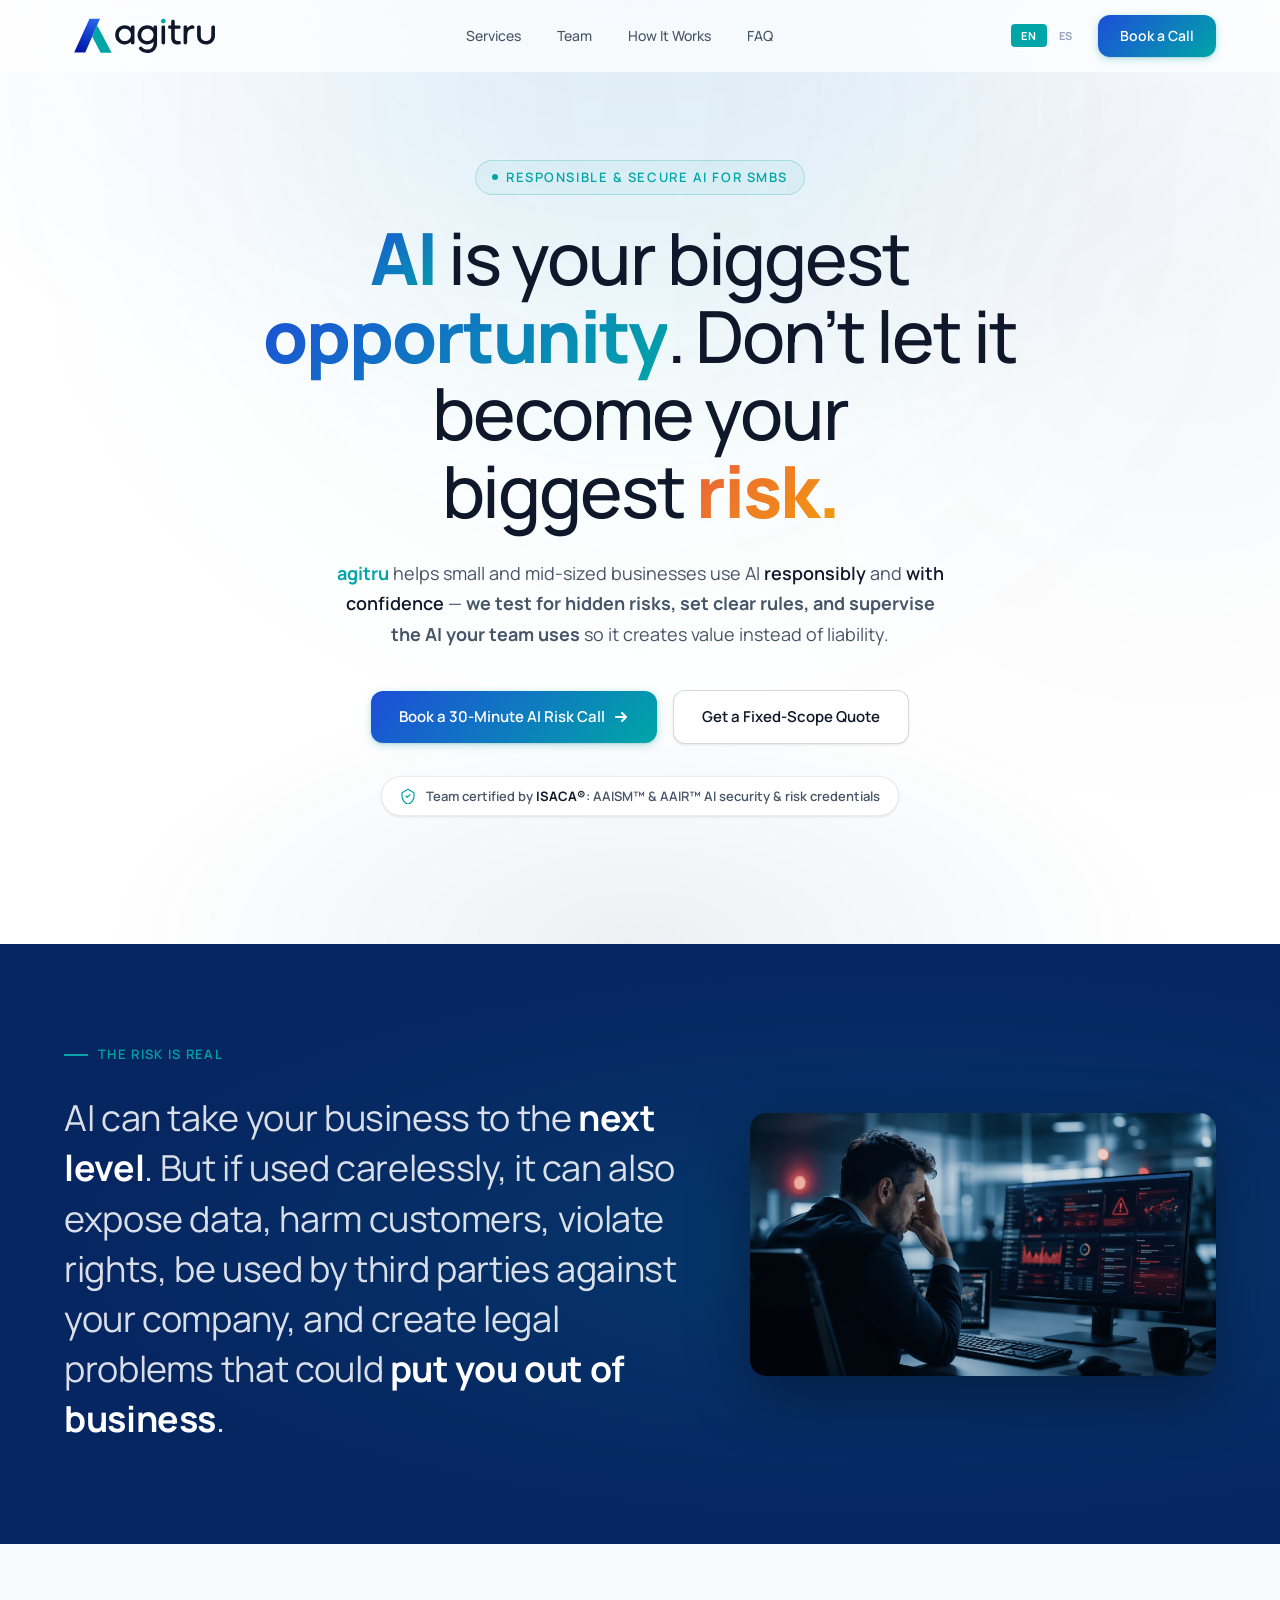
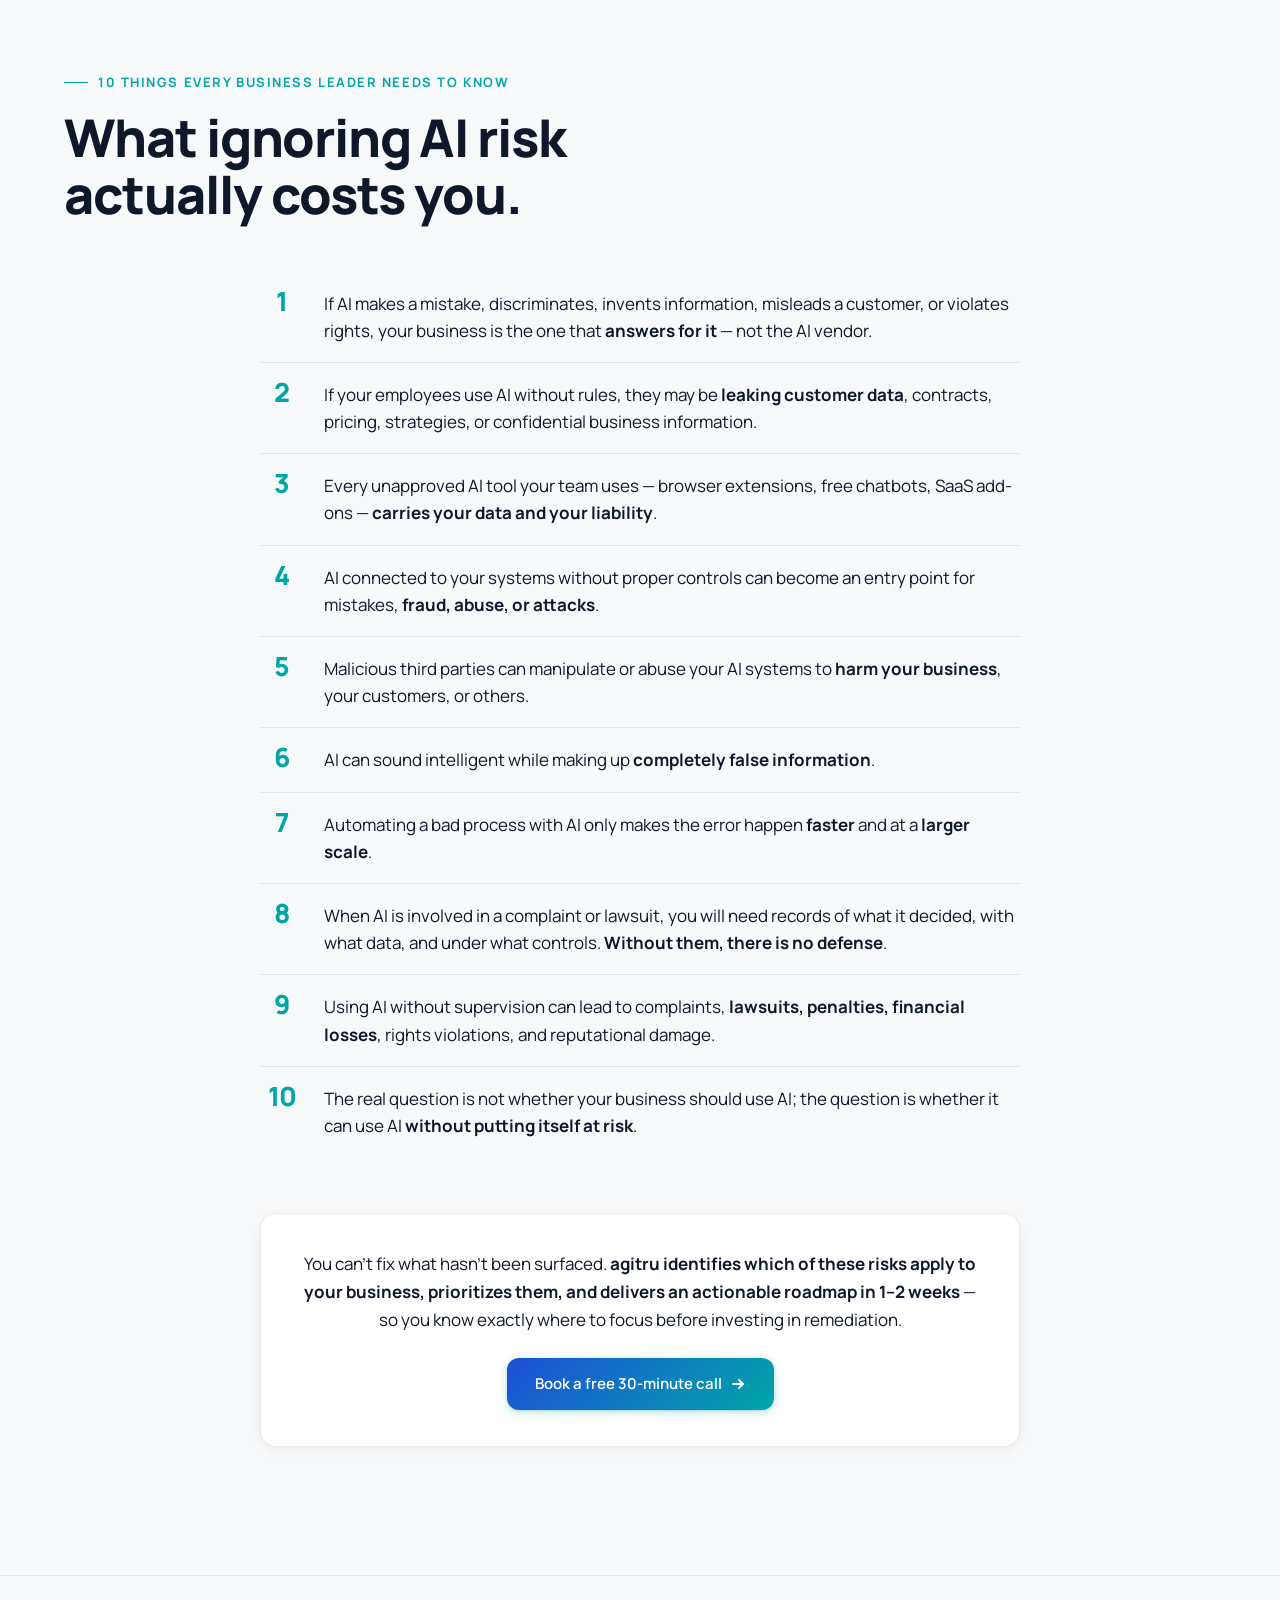
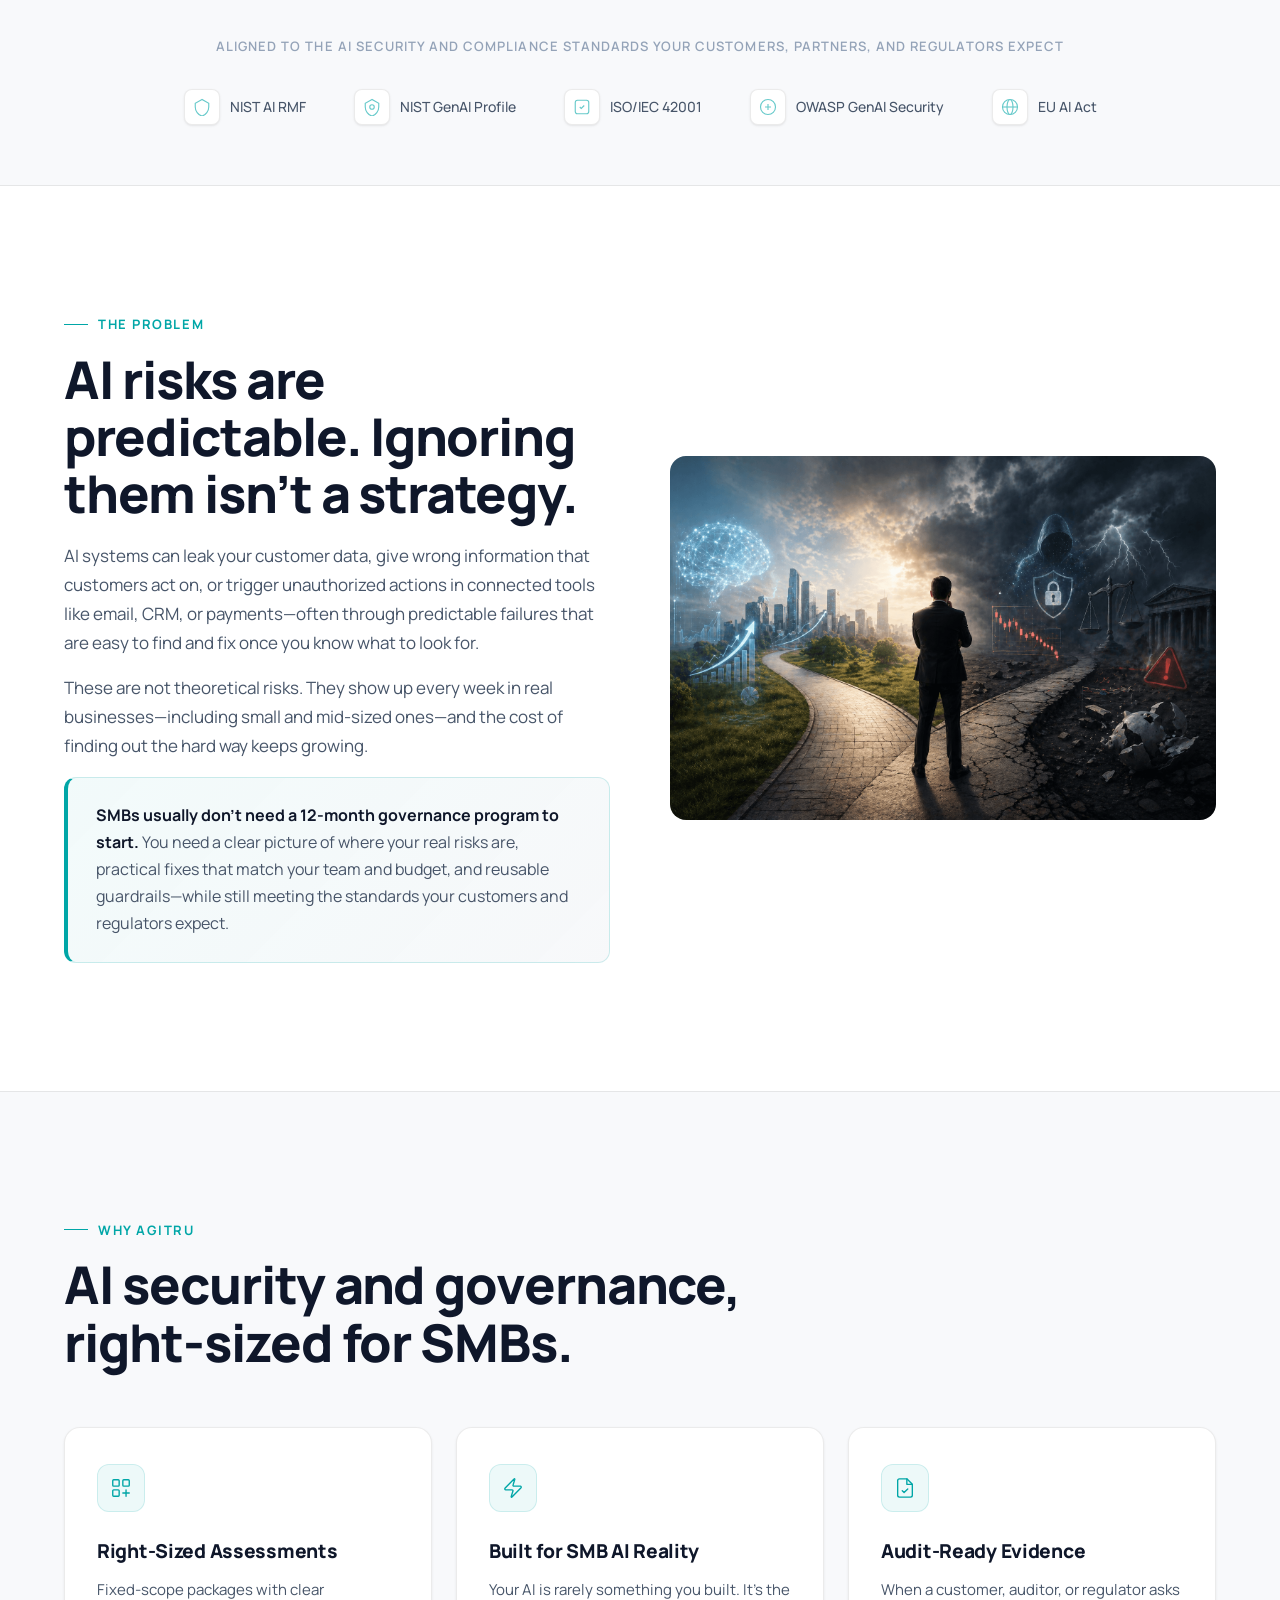
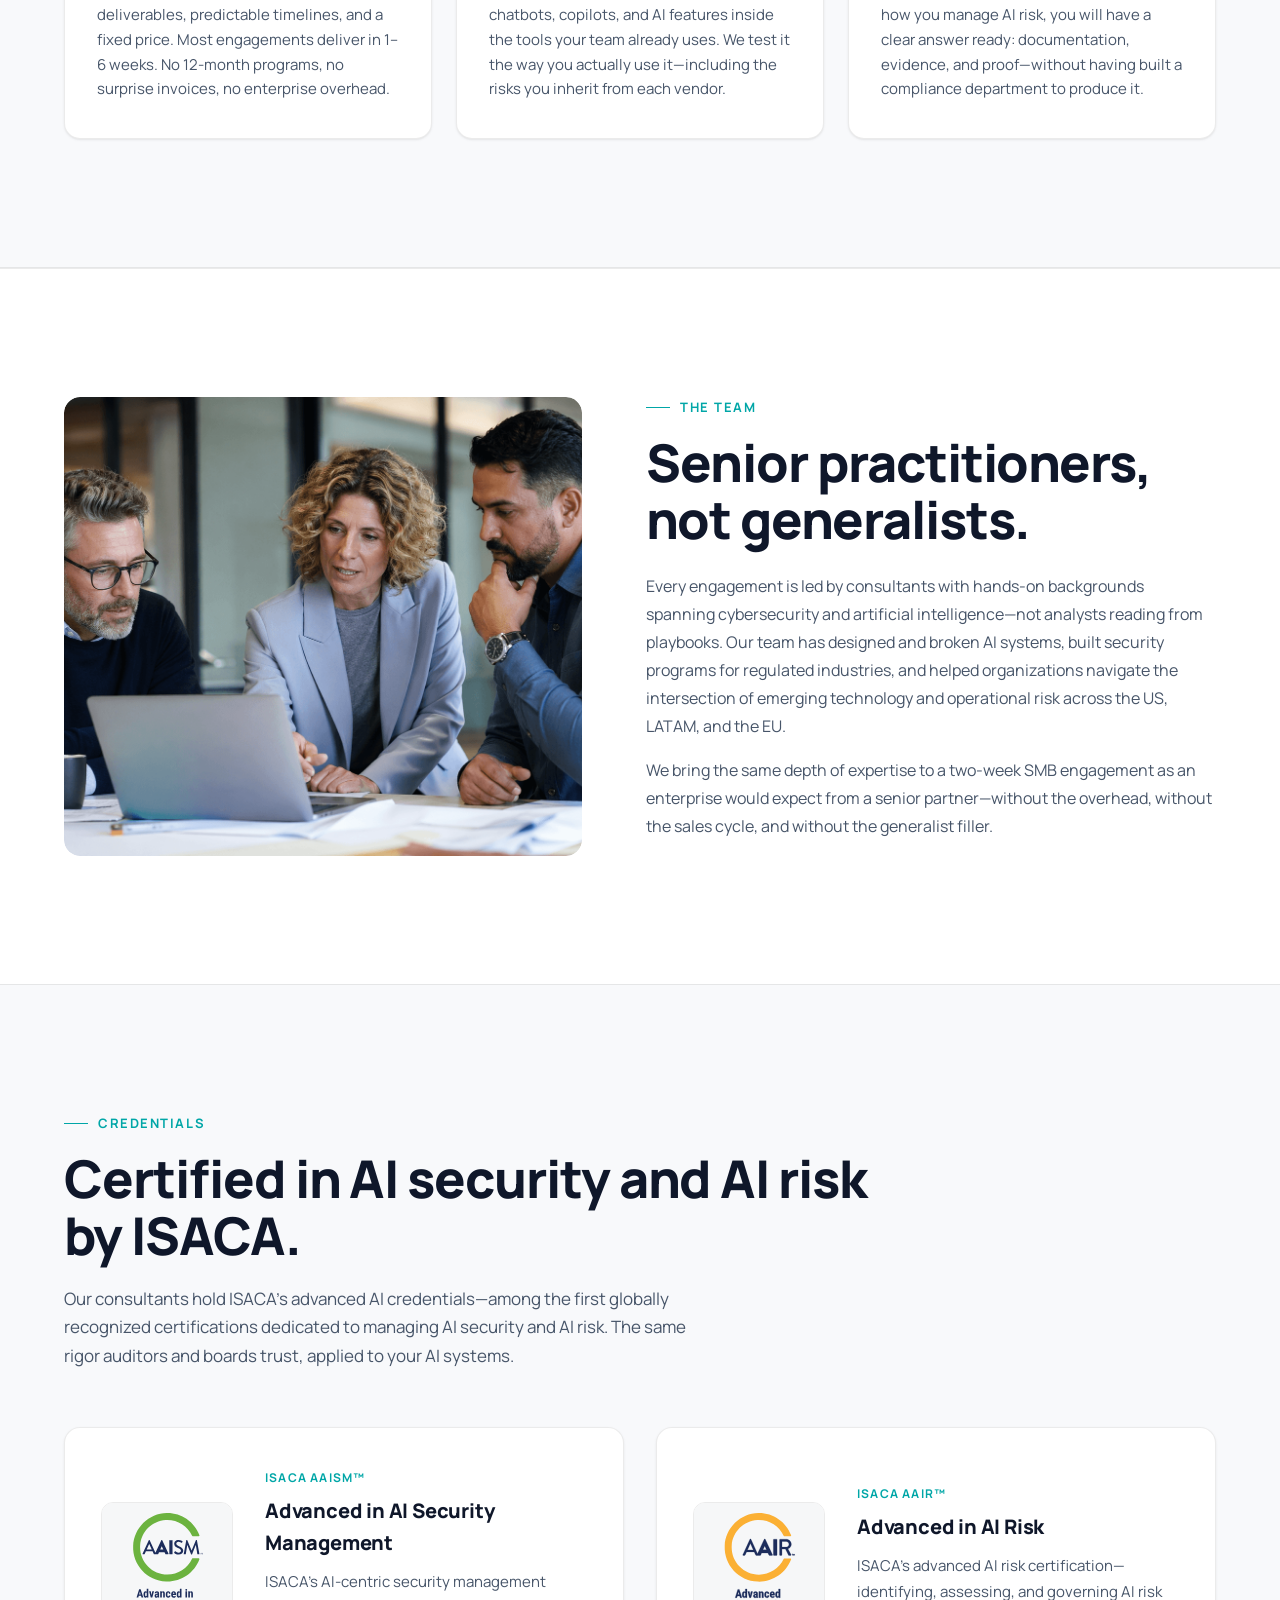
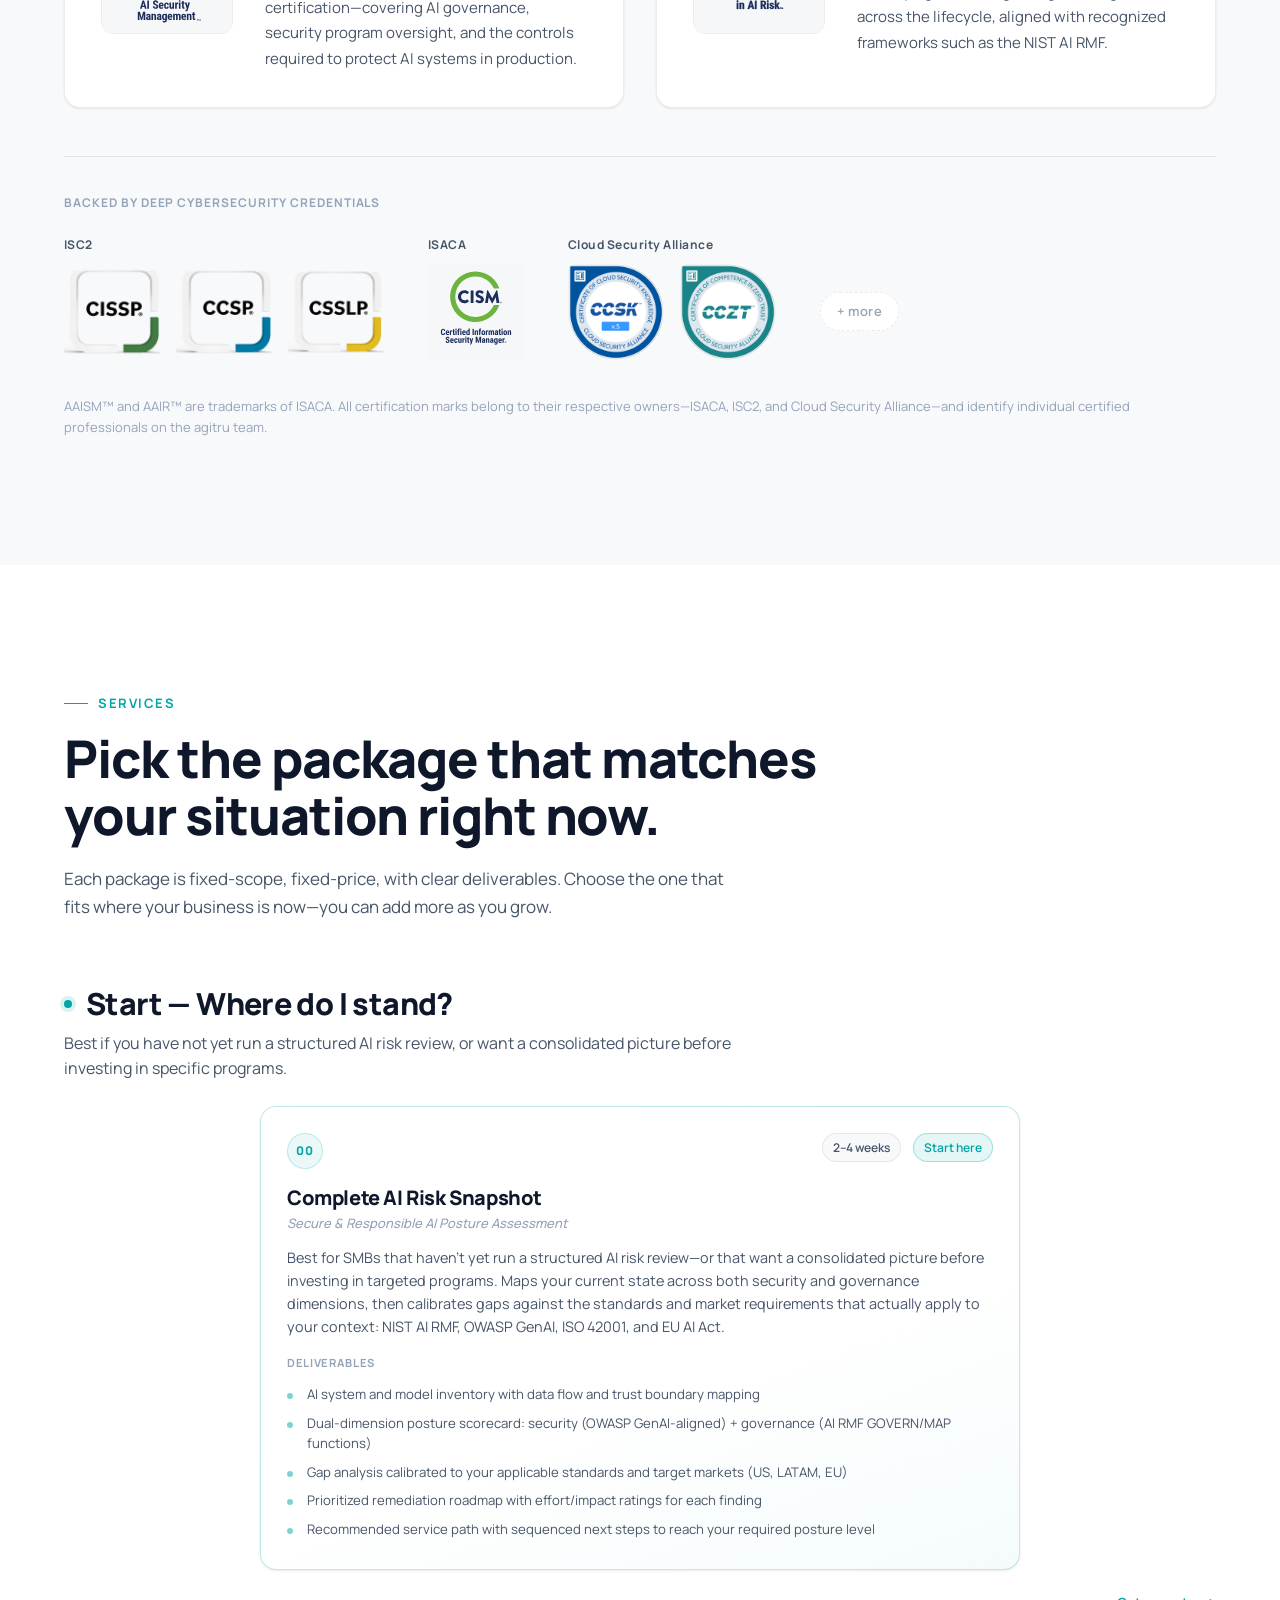
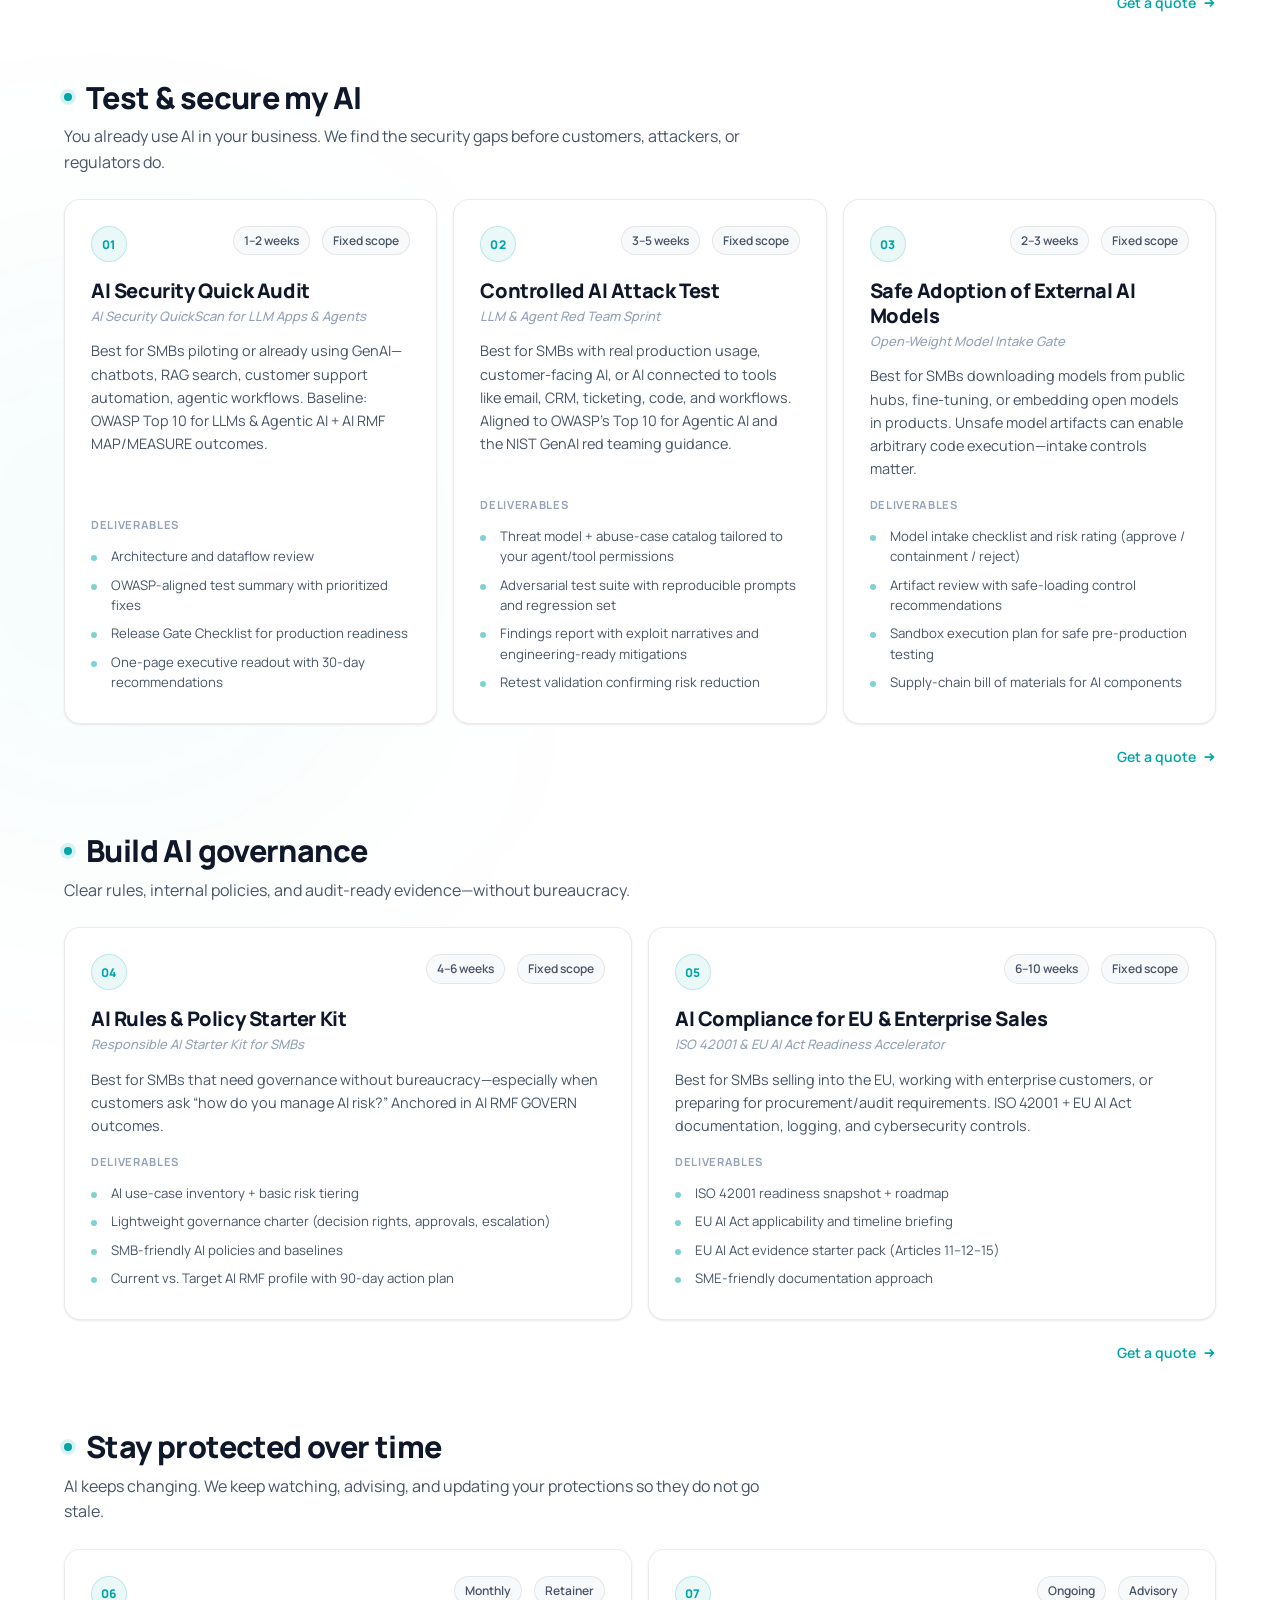
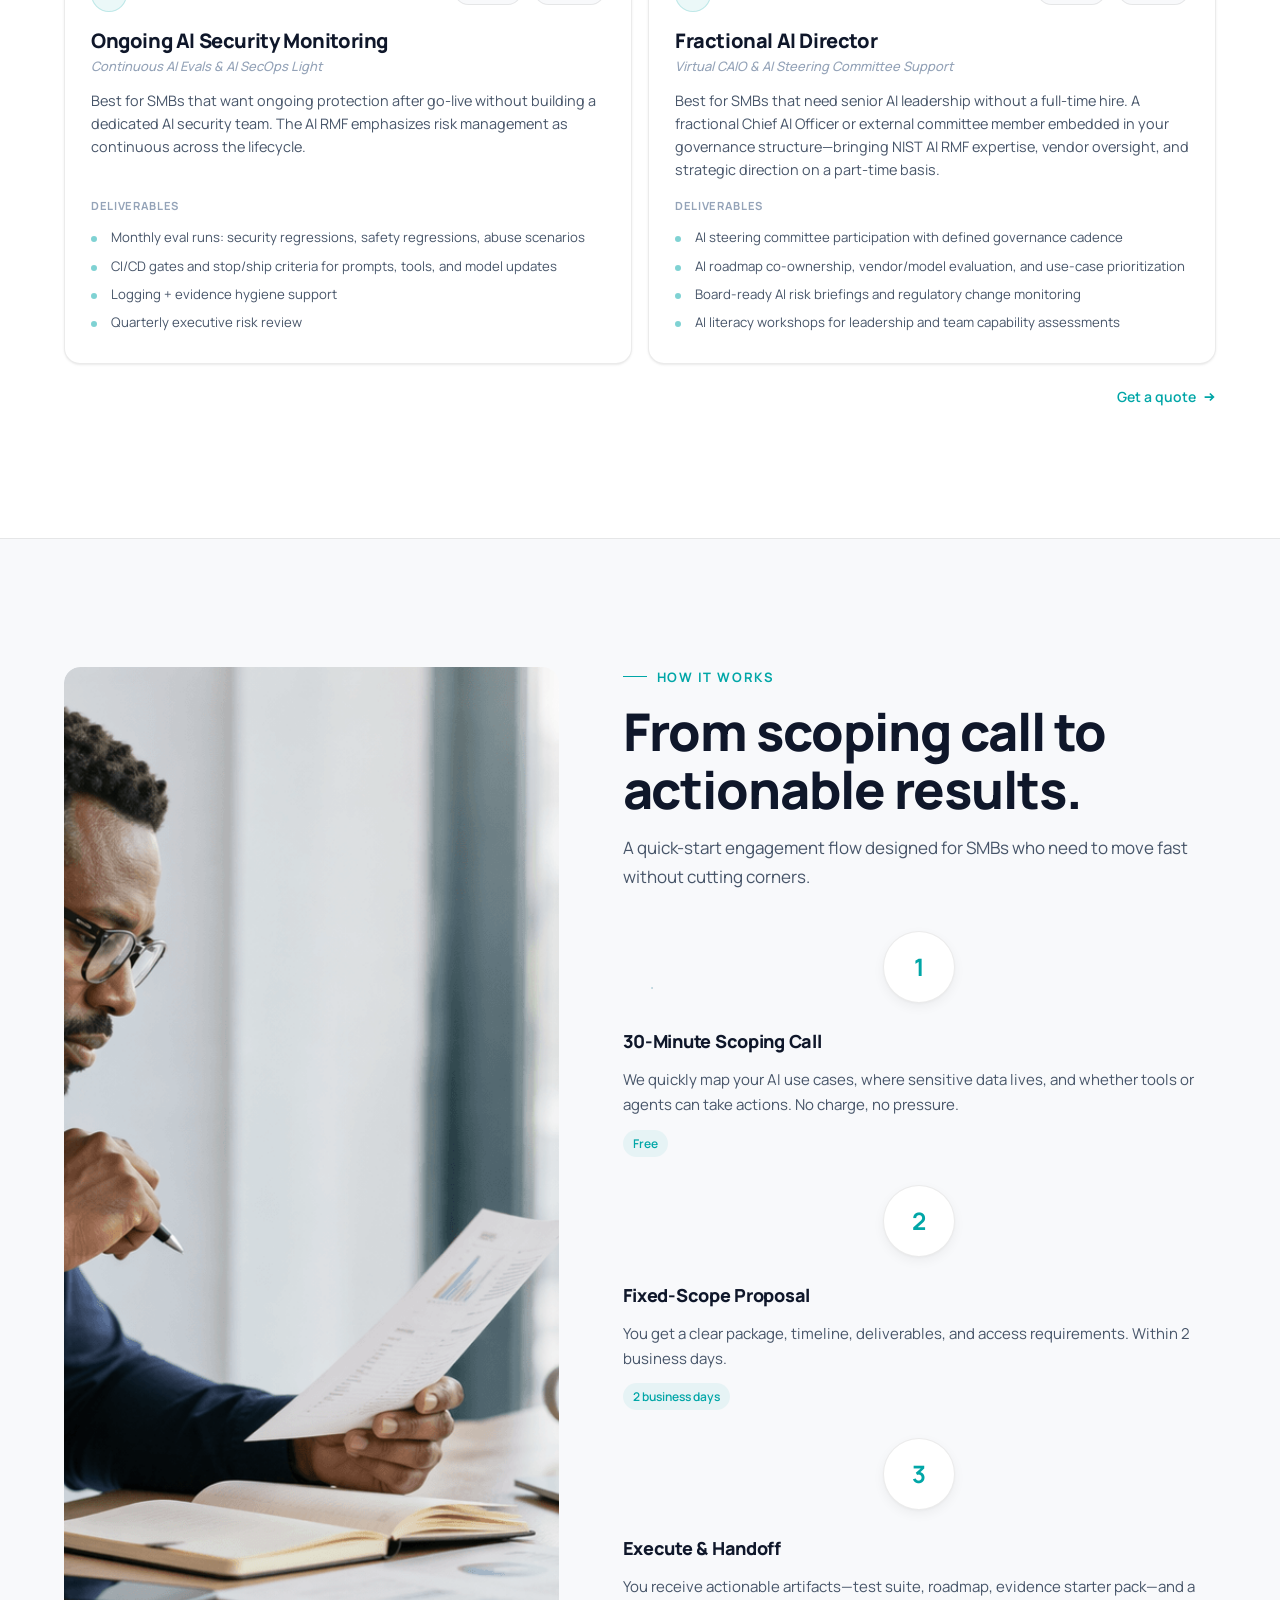
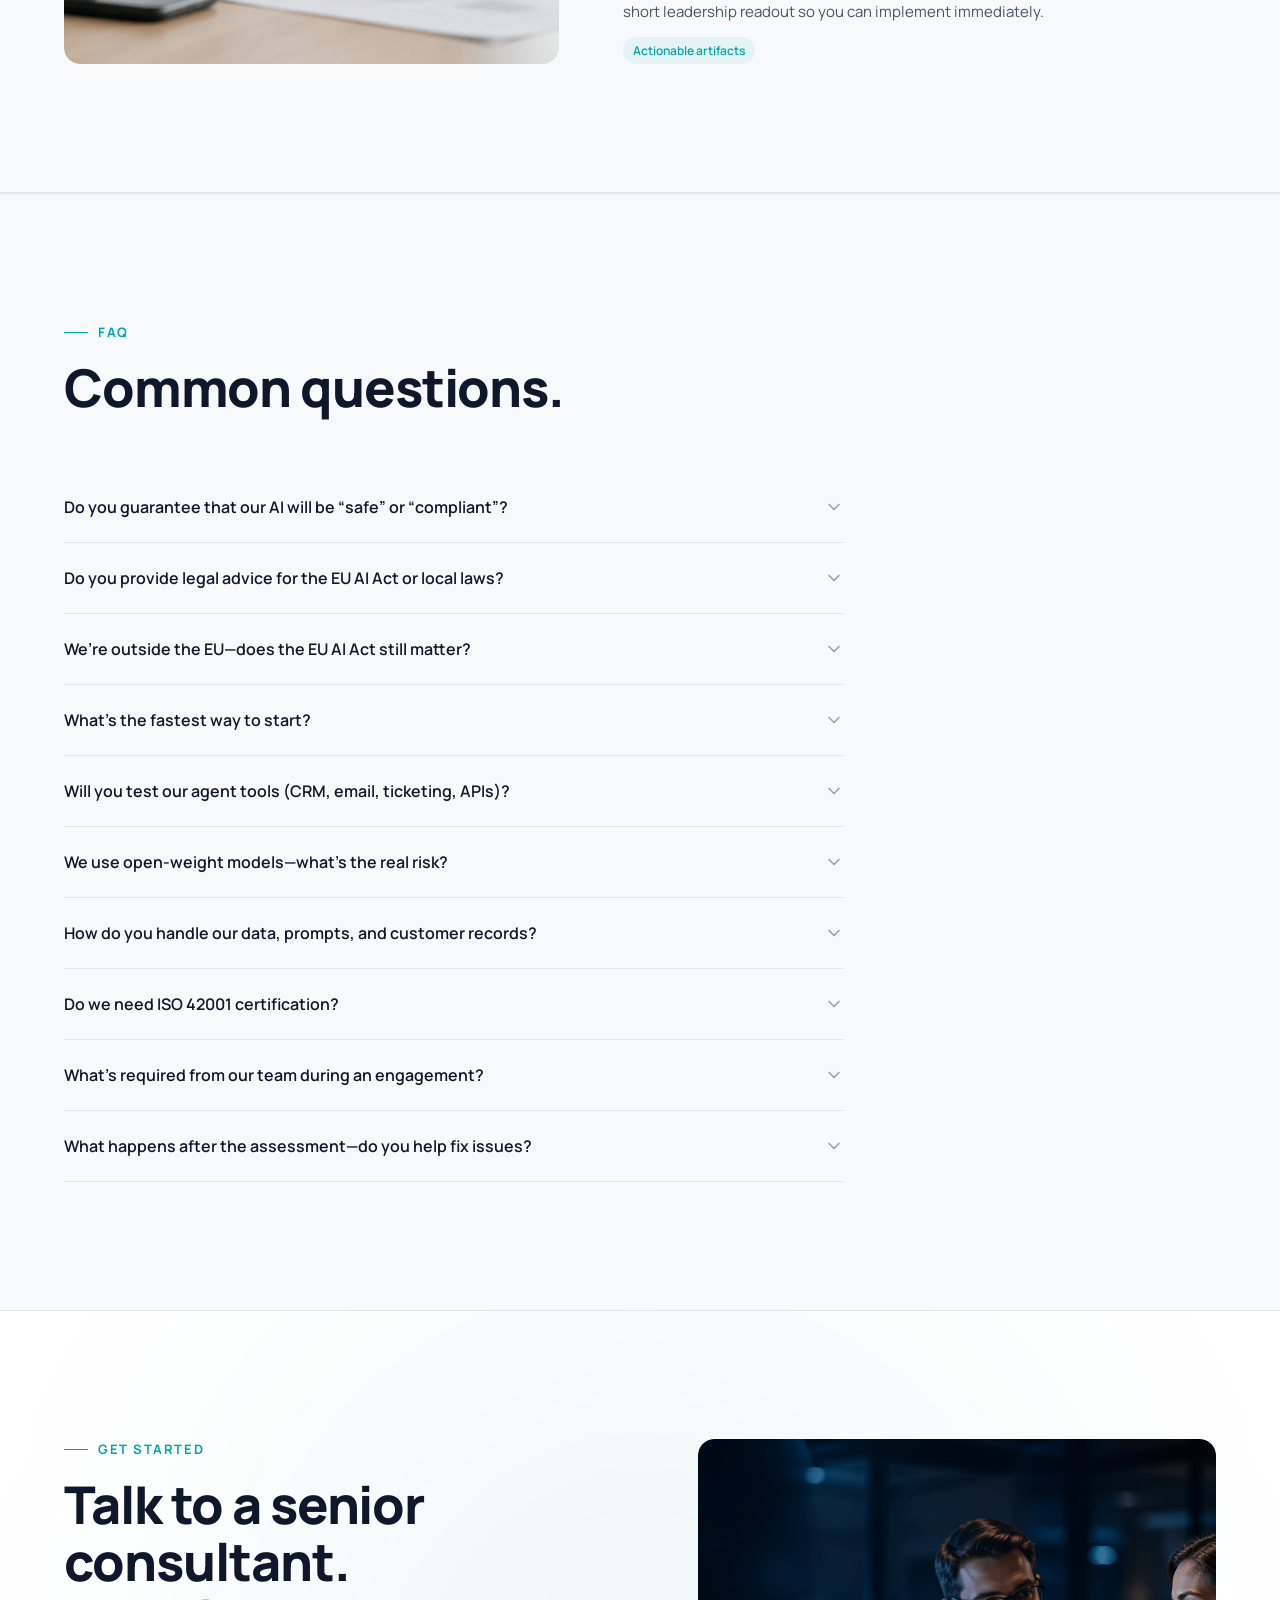
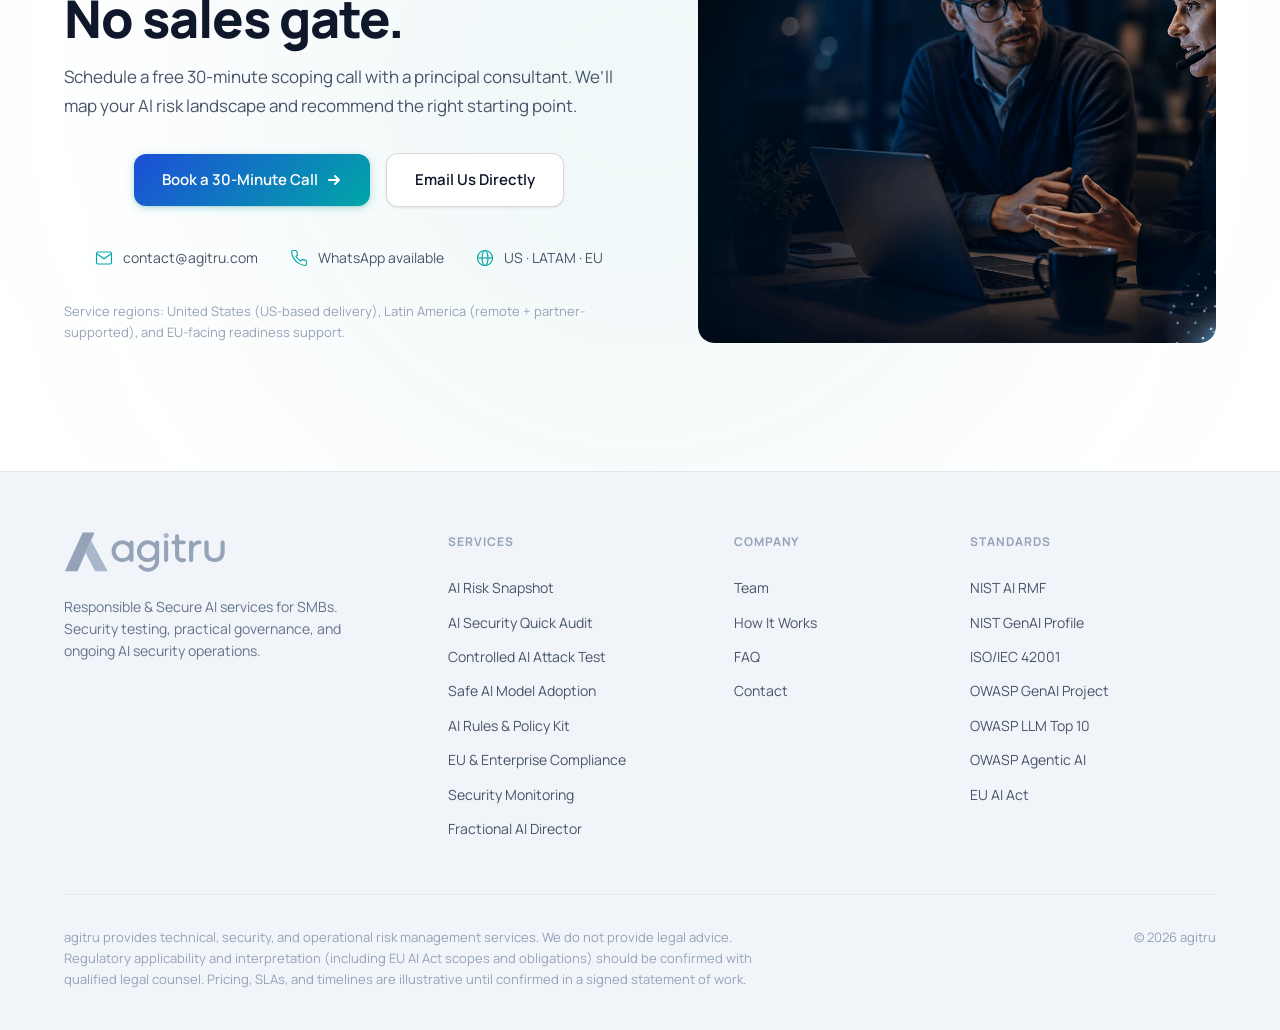
==== commit 23ace5ef: "ISACA's certifications added" ====
--- a/index.html
+++ b/index.html
@@ -305,7 +305,39 @@
           </div>
         </div>
       </div>
-      <p class="creds-note reveal reveal-delay-3" data-i18n="creds.note">AAISM&trade; and AAIR&trade; are trademarks of ISACA. Badges identify individual certified professionals on the agitru team.</p>
+      <div class="creds-cyber reveal reveal-delay-3">
+        <p class="creds-cyber-label" data-i18n="creds.cyber.label">Backed by deep cybersecurity credentials</p>
+        <div class="cyber-groups">
+          <div class="cyber-group">
+            <span class="cyber-group-issuer">ISC2</span>
+            <div class="cyber-badges">
+              <img class="cyber-badge" src="images/cissp-badge.png" alt="ISC2 CISSP certification badge" title="Certified Information Systems Security Professional" width="96" height="96" loading="lazy">
+              <img class="cyber-badge" src="images/ccsp-badge.png" alt="ISC2 CCSP certification badge" title="Certified Cloud Security Professional" width="96" height="96" loading="lazy">
+              <img class="cyber-badge" src="images/csslp-badge.png" alt="ISC2 CSSLP certification badge" title="Certified Secure Software Lifecycle Professional" width="96" height="96" loading="lazy">
+            </div>
+          </div>
+          <div class="cyber-group">
+            <span class="cyber-group-issuer">ISACA</span>
+            <div class="cyber-badges">
+              <img class="cyber-badge" src="images/cism-badge.svg" alt="ISACA CISM certification badge" title="Certified Information Security Manager" width="96" height="96" loading="lazy">
+            </div>
+          </div>
+          <div class="cyber-group">
+            <span class="cyber-group-issuer">Cloud Security Alliance</span>
+            <div class="cyber-badges">
+              <img class="cyber-badge" src="images/ccsk-badge.png" alt="Cloud Security Alliance CCSK certification badge" title="Certificate of Cloud Security Knowledge" width="96" height="96" loading="lazy">
+              <img class="cyber-badge" src="images/cczt-badge.png" alt="Cloud Security Alliance CCZT certification badge" title="Certificate of Competence in Zero Trust" width="96" height="96" loading="lazy">
+            </div>
+          </div>
+          <div class="cyber-group">
+            <span class="cyber-group-issuer">&nbsp;</span>
+            <div class="cyber-badges">
+              <span class="cyber-chip cyber-chip--more" data-i18n="creds.cyber.more">+ more</span>
+            </div>
+          </div>
+        </div>
+      </div>
+      <p class="creds-note reveal reveal-delay-4" data-i18n="creds.note">AAISM&trade; and AAIR&trade; are trademarks of ISACA. All certification marks belong to their respective owners&mdash;ISACA, ISC2, and Cloud Security Alliance&mdash;and identify individual certified professionals on the agitru team.</p>
     </div>
   </section>
 
@@ -848,7 +880,13 @@
     ],
     "hasCredential": [
       { "@type": "EducationalOccupationalCredential", "name": "ISACA Advanced in AI Security Management (AAISM)", "credentialCategory": "certification" },
-      { "@type": "EducationalOccupationalCredential", "name": "ISACA Advanced in AI Risk (AAIR)", "credentialCategory": "certification" }
+      { "@type": "EducationalOccupationalCredential", "name": "ISACA Advanced in AI Risk (AAIR)", "credentialCategory": "certification" },
+      { "@type": "EducationalOccupationalCredential", "name": "Certified Information Systems Security Professional (CISSP)", "credentialCategory": "certification" },
+      { "@type": "EducationalOccupationalCredential", "name": "Certified Cloud Security Professional (CCSP)", "credentialCategory": "certification" },
+      { "@type": "EducationalOccupationalCredential", "name": "Certified Secure Software Lifecycle Professional (CSSLP)", "credentialCategory": "certification" },
+      { "@type": "EducationalOccupationalCredential", "name": "Certified Information Security Manager (CISM)", "credentialCategory": "certification" },
+      { "@type": "EducationalOccupationalCredential", "name": "Certificate of Cloud Security Knowledge (CCSK)", "credentialCategory": "certification" },
+      { "@type": "EducationalOccupationalCredential", "name": "Certificate of Competence in Zero Trust (CCZT)", "credentialCategory": "certification" }
     ],
     "sameAs": []
   }
--- a/style.css
+++ b/style.css
@@ -1148,6 +1148,97 @@
   font-size: 0.9375rem;
   color: var(--text-secondary);
   line-height: 1.7;
+}
+
+.creds-cyber {
+  margin-top: 48px;
+  padding-top: 36px;
+  border-top: 1px solid var(--border);
+}
+
+.creds-cyber-label {
+  font-size: 0.75rem;
+  font-weight: 700;
+  text-transform: uppercase;
+  letter-spacing: 0.08em;
+  color: var(--text-muted);
+  margin-bottom: 22px;
+}
+
+.cyber-groups {
+  display: flex;
+  flex-wrap: wrap;
+  gap: 24px 44px;
+  align-items: flex-start;
+}
+
+.cyber-group {
+  display: flex;
+  flex-direction: column;
+  gap: 10px;
+}
+
+.cyber-group-issuer {
+  font-size: 0.75rem;
+  font-weight: 700;
+  letter-spacing: 0.04em;
+  color: var(--text-secondary);
+}
+
+.cyber-chips {
+  display: flex;
+  flex-wrap: wrap;
+  gap: 10px;
+}
+
+.cyber-badges {
+  display: flex;
+  flex-wrap: wrap;
+  align-items: center;
+  gap: 16px;
+  min-height: 96px;
+}
+
+.cyber-badge {
+  width: 96px;
+  height: 96px;
+  object-fit: contain;
+  display: block;
+  border-radius: var(--radius-sm);
+  transition: transform 0.3s var(--ease-out);
+}
+
+.cyber-badge:hover {
+  transform: translateY(-4px) scale(1.04);
+}
+
+.cyber-chip {
+  display: inline-flex;
+  align-items: center;
+  padding: 8px 16px;
+  background: var(--bg-elevated);
+  border: 1px solid var(--border);
+  border-radius: 999px;
+  font-size: 0.8125rem;
+  font-weight: 700;
+  letter-spacing: 0.04em;
+  color: var(--text-primary);
+  box-shadow: var(--shadow-sm);
+  cursor: default;
+  transition: transform 0.3s var(--ease-out), border-color 0.3s var(--ease-out), color 0.3s var(--ease-out);
+}
+
+.cyber-chip:hover {
+  transform: translateY(-2px);
+  border-color: var(--border-accent);
+  color: var(--accent-violet);
+}
+
+.cyber-chip--more {
+  color: var(--text-muted);
+  font-weight: 600;
+  border-style: dashed;
+  box-shadow: none;
 }
 
 .creds-note {
